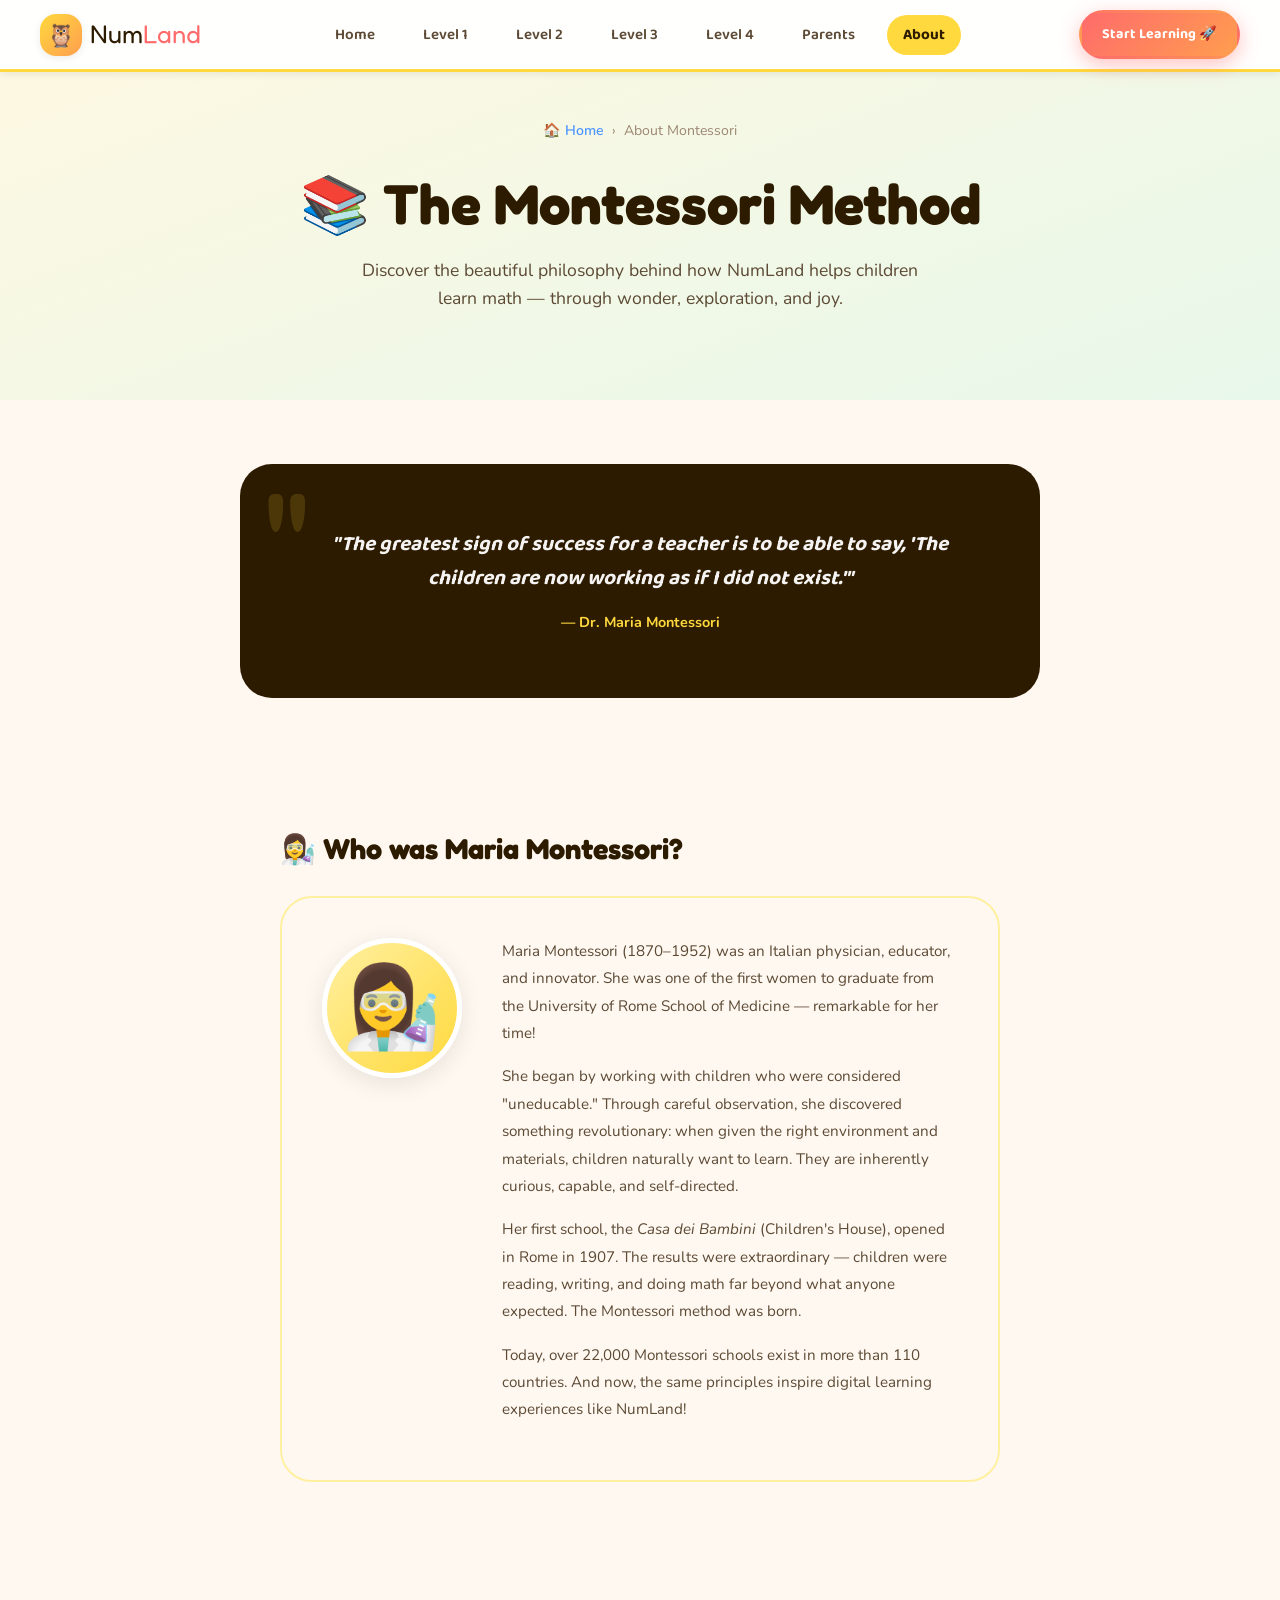
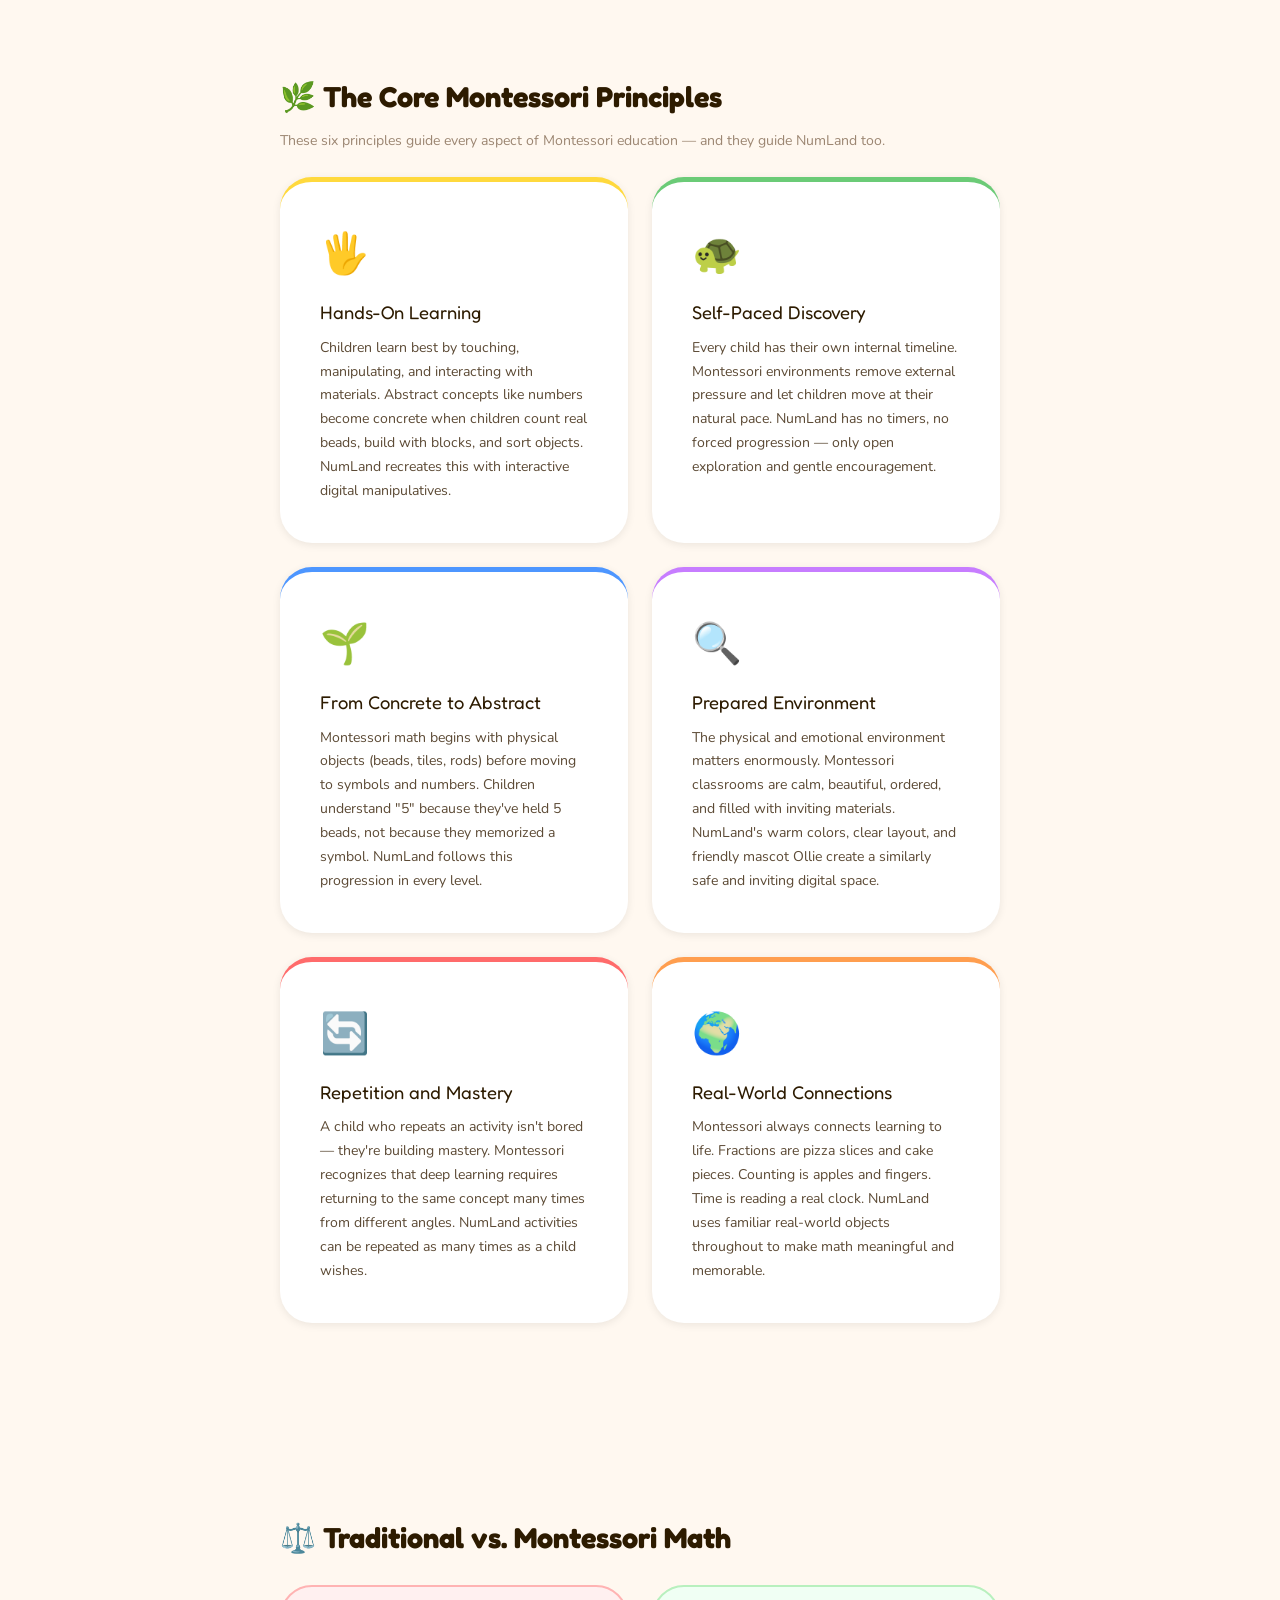
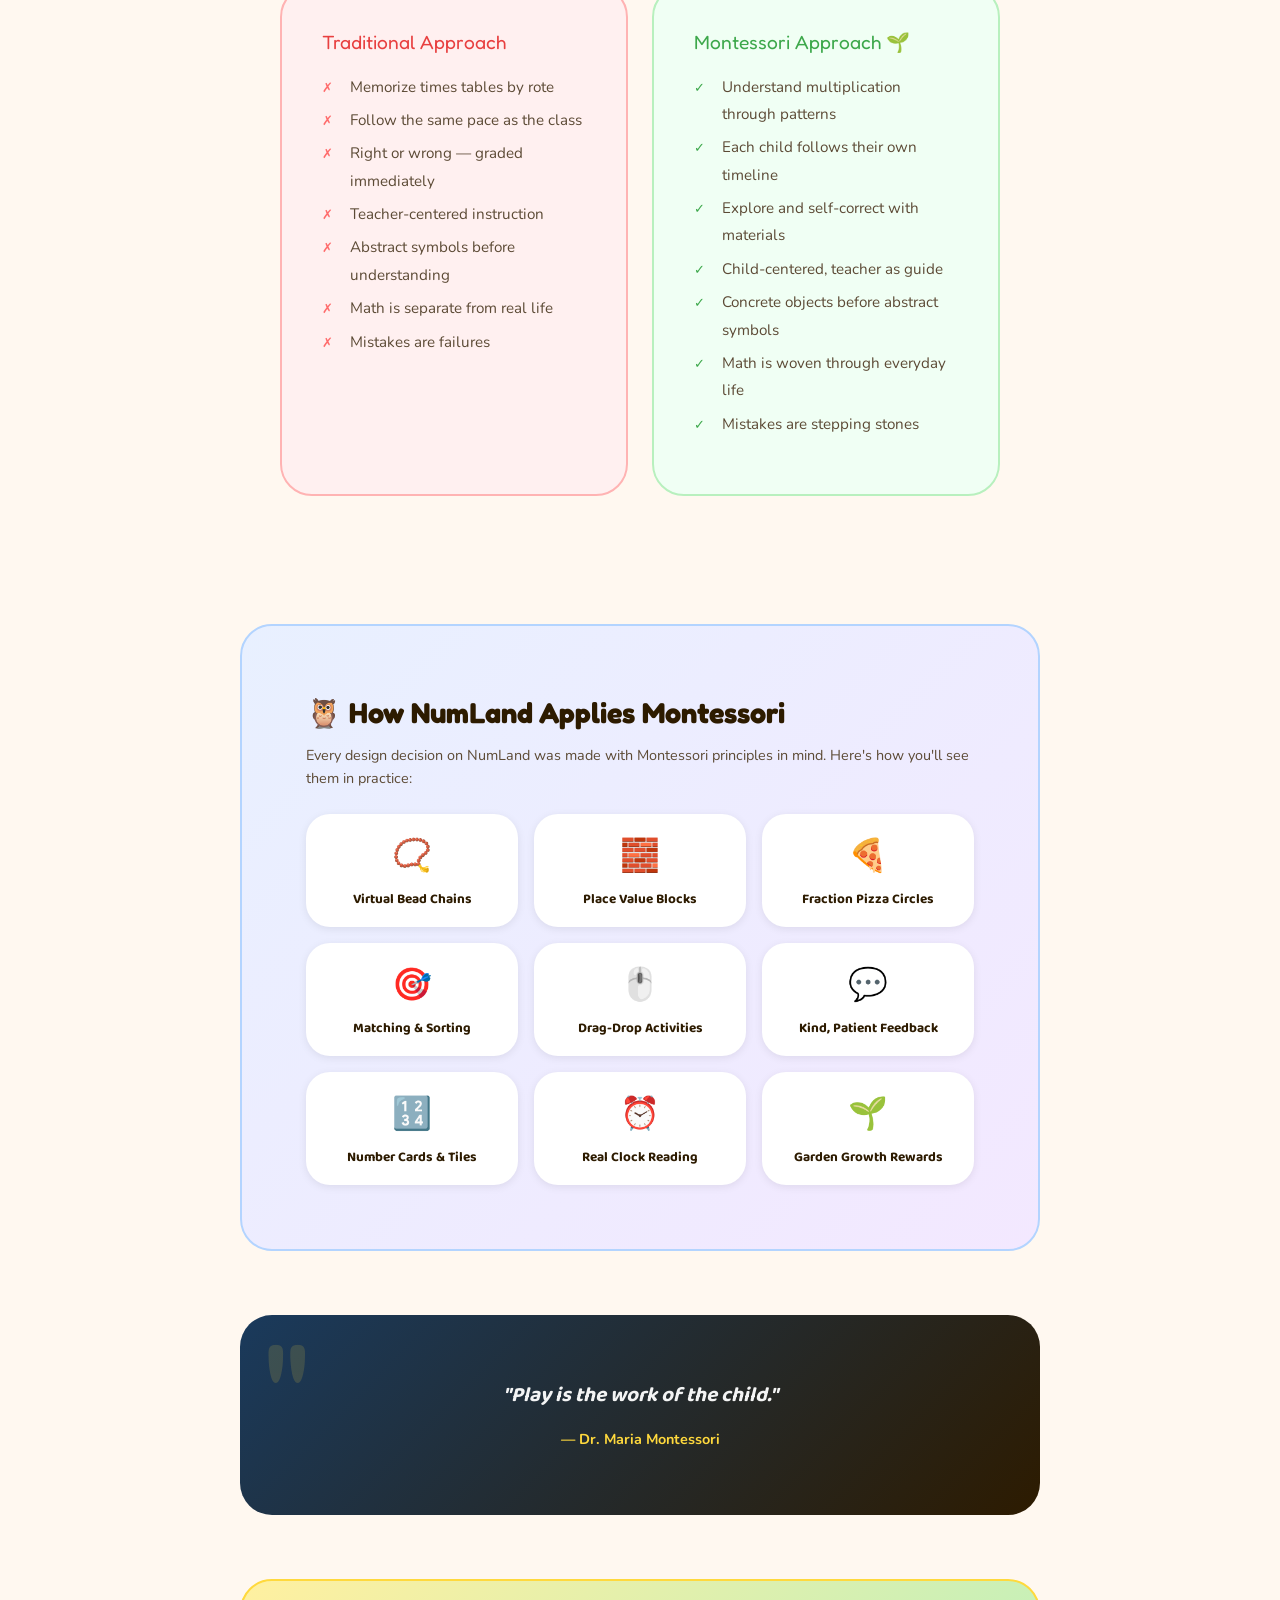
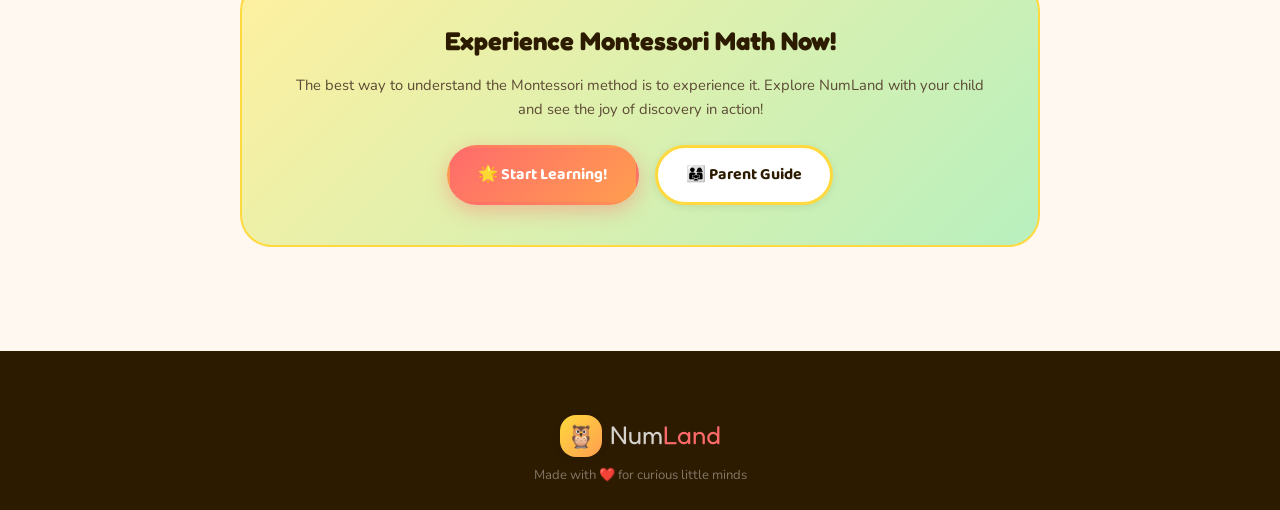
==== about.html @ 4f4d90d9 "Add files via upload" ====
<!DOCTYPE html>
<html lang="en">
<head>
  <meta charset="UTF-8" />
  <meta name="viewport" content="width=device-width, initial-scale=1.0" />
  <title>About the Montessori Method | NumLand 📚</title>
  <link rel="preconnect" href="https://fonts.googleapis.com" />
  <link rel="preconnect" href="https://fonts.gstatic.com" crossorigin />
  <link href="https://fonts.googleapis.com/css2?family=Fredoka+One&family=Nunito:wght@400;600;700;800;900&family=Baloo+2:wght@400;600;700;800&display=swap" rel="stylesheet" />
  <link rel="stylesheet" href="css/styles.css" />
  <style>
    .about-main { max-width: 880px; margin: 0 auto; padding: var(--space-2xl) var(--space-xl); }
    .quote-card {
      background: var(--text-dark);
      color: white;
      border-radius: var(--radius-xl);
      padding: var(--space-2xl);
      text-align: center;
      margin-bottom: var(--space-2xl);
      position: relative;
      overflow: hidden;
    }
    .quote-card::before {
      content: '"';
      position: absolute; top: 0; left: 20px;
      font-family: var(--font-display); font-size: 10rem; color: var(--yellow); opacity: 0.15; line-height: 1;
    }
    .quote-text {
      font-family: var(--font-fun); font-weight: 700; font-size: 1.3rem;
      color: rgba(255,255,255,0.95); line-height: 1.6; margin-bottom: 16px;
      position: relative; z-index: 1; font-style: italic;
    }
    .quote-author {
      font-size: 0.9rem; color: var(--yellow); font-weight: 700;
      position: relative; z-index: 1;
    }
    .principle-cards {
      display: grid; grid-template-columns: repeat(2, 1fr); gap: var(--space-lg);
      margin-bottom: var(--space-2xl);
    }
    @media (max-width: 600px) { .principle-cards { grid-template-columns: 1fr; } }
    .principle-card {
      background: white; border-radius: var(--radius-xl); padding: var(--space-xl);
      box-shadow: var(--shadow-sm); border-top: 5px solid var(--yellow);
      transition: transform var(--transition-normal);
    }
    .principle-card:hover { transform: translateY(-4px); }
    .principle-card:nth-child(2) { border-top-color: var(--green); }
    .principle-card:nth-child(3) { border-top-color: var(--blue); }
    .principle-card:nth-child(4) { border-top-color: var(--purple); }
    .principle-card:nth-child(5) { border-top-color: var(--coral); }
    .principle-card:nth-child(6) { border-top-color: var(--orange); }
    .pc-icon { font-size: 2.5rem; margin-bottom: 12px; display: block; }
    .pc-title { font-family: var(--font-display); font-size: 1.15rem; color: var(--text-dark); margin-bottom: 8px; }
    .pc-text { font-size: 0.88rem; color: var(--text-body); line-height: 1.7; }
    .maria-section {
      display: grid; grid-template-columns: auto 1fr; gap: var(--space-xl);
      align-items: start; margin-bottom: var(--space-2xl);
      background: var(--bg-cream); border-radius: var(--radius-xl); padding: var(--space-xl);
      border: 2px solid var(--yellow-light);
    }
    @media (max-width: 600px) { .maria-section { grid-template-columns: 1fr; } }
    .maria-portrait {
      width: 140px; height: 140px; border-radius: 50%;
      background: linear-gradient(135deg, var(--yellow-light), var(--yellow));
      display: flex; align-items: center; justify-content: center;
      font-size: 5rem; box-shadow: var(--shadow-card);
      border: 5px solid white; flex-shrink: 0;
    }
    .numland-approach {
      background: linear-gradient(135deg, #E8F0FF, #F3E8FF);
      border-radius: var(--radius-xl); padding: var(--space-2xl);
      margin-bottom: var(--space-2xl); border: 2px solid var(--blue-light);
    }
    .approach-grid {
      display: grid; grid-template-columns: repeat(3, 1fr); gap: var(--space-md); margin-top: var(--space-lg);
    }
    @media (max-width: 700px) { .approach-grid { grid-template-columns: 1fr 1fr; } }
    @media (max-width: 400px) { .approach-grid { grid-template-columns: 1fr; } }
    .approach-item {
      background: white; border-radius: var(--radius-lg); padding: var(--space-md);
      text-align: center; box-shadow: var(--shadow-sm);
    }
    .approach-icon { font-size: 2rem; margin-bottom: 8px; display: block; }
    .approach-title { font-family: var(--font-fun); font-weight: 700; font-size: 0.85rem; color: var(--text-dark); }
    .montessori-vs {
      display: grid; grid-template-columns: 1fr 1fr; gap: var(--space-lg); margin-bottom: var(--space-2xl);
    }
    @media (max-width: 600px) { .montessori-vs { grid-template-columns: 1fr; } }
    .vs-column { border-radius: var(--radius-xl); padding: var(--space-xl); }
    .vs-traditional { background: #FFF0F0; border: 2px solid var(--coral-light); }
    .vs-montessori { background: #F0FFF4; border: 2px solid var(--green-light); }
    .vs-title { font-family: var(--font-display); font-size: 1.2rem; margin-bottom: var(--space-md); }
    .vs-traditional .vs-title { color: var(--coral-dark); }
    .vs-montessori .vs-title { color: var(--green-dark); }
    .vs-list { list-style: none; }
    .vs-list li { font-size: 0.85rem; color: var(--text-body); line-height: 1.8; padding-left: 22px; position: relative; }
    .vs-traditional .vs-list li::before { content: '✗'; position: absolute; left: 0; color: var(--coral); }
    .vs-montessori .vs-list li::before { content: '✓'; position: absolute; left: 0; color: var(--green-dark); }
  </style>
</head>
<body>

<nav class="nav">
  <a href="index.html" class="nav-logo"><div class="nav-logo-icon">🦉</div><span class="nav-logo-text">Num<span>Land</span></span></a>
  <ul class="nav-links">
    <li><a href="index.html" class="nav-link">Home</a></li>
    <li><a href="level1.html" class="nav-link">Level 1</a></li>
    <li><a href="level2.html" class="nav-link">Level 2</a></li>
    <li><a href="level3.html" class="nav-link">Level 3</a></li>
    <li><a href="level4.html" class="nav-link">Level 4</a></li>
    <li><a href="parents.html" class="nav-link">Parents</a></li>
    <li><a href="about.html" class="nav-link active">About</a></li>
  </ul>
  <a href="level1.html" class="btn btn-primary btn-sm nav-btn">Start Learning 🚀</a>
  <button class="nav-hamburger" aria-label="Toggle menu"><span></span><span></span><span></span></button>
</nav>
<nav class="nav-mobile">
  <a href="index.html" class="nav-link">🏠 Home</a>
  <a href="parents.html" class="nav-link">👨‍👩‍👧 Parent Guide</a>
  <a href="about.html" class="nav-link active">📚 About Montessori</a>
</nav>

<header class="page-header" style="background:linear-gradient(160deg,#FFF8E1,#E8F8EA);">
  <div class="breadcrumb"><a href="index.html">🏠 Home</a> <span>›</span> About Montessori</div>
  <h1 class="page-header-title">📚 The Montessori Method</h1>
  <p class="page-header-sub">Discover the beautiful philosophy behind how NumLand helps children learn math — through wonder, exploration, and joy.</p>
</header>

<main class="about-main">

  <!-- Maria Montessori quote -->
  <div class="quote-card reveal">
    <div class="quote-text">"The greatest sign of success for a teacher is to be able to say, 'The children are now working as if I did not exist.'"</div>
    <div class="quote-author">— Dr. Maria Montessori</div>
  </div>

  <!-- Who was Maria Montessori -->
  <div class="guide-section">
    <h2 style="font-family:var(--font-display);font-size:1.8rem;color:var(--text-dark);margin-bottom:var(--space-lg);">👩‍🔬 Who was Maria Montessori?</h2>

    <div class="maria-section reveal">
      <div class="maria-portrait" aria-hidden="true">👩‍🔬</div>
      <div>
        <p>Maria Montessori (1870–1952) was an Italian physician, educator, and innovator. She was one of the first women to graduate from the University of Rome School of Medicine — remarkable for her time!</p>
        <p>She began by working with children who were considered "uneducable." Through careful observation, she discovered something revolutionary: when given the right environment and materials, children naturally want to learn. They are inherently curious, capable, and self-directed.</p>
        <p>Her first school, the <em>Casa dei Bambini</em> (Children's House), opened in Rome in 1907. The results were extraordinary — children were reading, writing, and doing math far beyond what anyone expected. The Montessori method was born.</p>
        <p>Today, over 22,000 Montessori schools exist in more than 110 countries. And now, the same principles inspire digital learning experiences like NumLand!</p>
      </div>
    </div>
  </div>

  <!-- Core Principles -->
  <div class="guide-section">
    <h2 style="font-family:var(--font-display);font-size:1.8rem;color:var(--text-dark);margin-bottom:var(--space-sm);">🌿 The Core Montessori Principles</h2>
    <p style="font-size:0.88rem;color:var(--text-light);margin-bottom:var(--space-lg);">These six principles guide every aspect of Montessori education — and they guide NumLand too.</p>

    <div class="principle-cards">
      <div class="principle-card reveal">
        <span class="pc-icon">🖐️</span>
        <div class="pc-title">Hands-On Learning</div>
        <div class="pc-text">Children learn best by touching, manipulating, and interacting with materials. Abstract concepts like numbers become concrete when children count real beads, build with blocks, and sort objects. NumLand recreates this with interactive digital manipulatives.</div>
      </div>
      <div class="principle-card reveal">
        <span class="pc-icon">🐢</span>
        <div class="pc-title">Self-Paced Discovery</div>
        <div class="pc-text">Every child has their own internal timeline. Montessori environments remove external pressure and let children move at their natural pace. NumLand has no timers, no forced progression — only open exploration and gentle encouragement.</div>
      </div>
      <div class="principle-card reveal">
        <span class="pc-icon">🌱</span>
        <div class="pc-title">From Concrete to Abstract</div>
        <div class="pc-text">Montessori math begins with physical objects (beads, tiles, rods) before moving to symbols and numbers. Children understand "5" because they've held 5 beads, not because they memorized a symbol. NumLand follows this progression in every level.</div>
      </div>
      <div class="principle-card reveal">
        <span class="pc-icon">🔍</span>
        <div class="pc-title">Prepared Environment</div>
        <div class="pc-text">The physical and emotional environment matters enormously. Montessori classrooms are calm, beautiful, ordered, and filled with inviting materials. NumLand's warm colors, clear layout, and friendly mascot Ollie create a similarly safe and inviting digital space.</div>
      </div>
      <div class="principle-card reveal">
        <span class="pc-icon">🔄</span>
        <div class="pc-title">Repetition and Mastery</div>
        <div class="pc-text">A child who repeats an activity isn't bored — they're building mastery. Montessori recognizes that deep learning requires returning to the same concept many times from different angles. NumLand activities can be repeated as many times as a child wishes.</div>
      </div>
      <div class="principle-card reveal">
        <span class="pc-icon">🌍</span>
        <div class="pc-title">Real-World Connections</div>
        <div class="pc-text">Montessori always connects learning to life. Fractions are pizza slices and cake pieces. Counting is apples and fingers. Time is reading a real clock. NumLand uses familiar real-world objects throughout to make math meaningful and memorable.</div>
      </div>
    </div>
  </div>

  <!-- Traditional vs Montessori -->
  <div class="guide-section">
    <h2 style="font-family:var(--font-display);font-size:1.8rem;color:var(--text-dark);margin-bottom:var(--space-lg);">⚖️ Traditional vs. Montessori Math</h2>

    <div class="montessori-vs">
      <div class="vs-column vs-traditional reveal">
        <div class="vs-title">Traditional Approach</div>
        <ul class="vs-list">
          <li>Memorize times tables by rote</li>
          <li>Follow the same pace as the class</li>
          <li>Right or wrong — graded immediately</li>
          <li>Teacher-centered instruction</li>
          <li>Abstract symbols before understanding</li>
          <li>Math is separate from real life</li>
          <li>Mistakes are failures</li>
        </ul>
      </div>
      <div class="vs-column vs-montessori reveal">
        <div class="vs-title">Montessori Approach 🌱</div>
        <ul class="vs-list">
          <li>Understand multiplication through patterns</li>
          <li>Each child follows their own timeline</li>
          <li>Explore and self-correct with materials</li>
          <li>Child-centered, teacher as guide</li>
          <li>Concrete objects before abstract symbols</li>
          <li>Math is woven through everyday life</li>
          <li>Mistakes are stepping stones</li>
        </ul>
      </div>
    </div>
  </div>

  <!-- How NumLand applies it -->
  <div class="numland-approach reveal">
    <h2 style="font-family:var(--font-display);font-size:1.8rem;color:var(--text-dark);margin-bottom:var(--space-sm);">🦉 How NumLand Applies Montessori</h2>
    <p style="font-size:0.9rem;color:var(--text-body);margin-bottom:var(--space-md);">Every design decision on NumLand was made with Montessori principles in mind. Here's how you'll see them in practice:</p>

    <div class="approach-grid">
      <div class="approach-item">
        <span class="approach-icon">📿</span>
        <div class="approach-title">Virtual Bead Chains</div>
      </div>
      <div class="approach-item">
        <span class="approach-icon">🧱</span>
        <div class="approach-title">Place Value Blocks</div>
      </div>
      <div class="approach-item">
        <span class="approach-icon">🍕</span>
        <div class="approach-title">Fraction Pizza Circles</div>
      </div>
      <div class="approach-item">
        <span class="approach-icon">🎯</span>
        <div class="approach-title">Matching & Sorting</div>
      </div>
      <div class="approach-item">
        <span class="approach-icon">🖱️</span>
        <div class="approach-title">Drag-Drop Activities</div>
      </div>
      <div class="approach-item">
        <span class="approach-icon">💬</span>
        <div class="approach-title">Kind, Patient Feedback</div>
      </div>
      <div class="approach-item">
        <span class="approach-icon">🔢</span>
        <div class="approach-title">Number Cards & Tiles</div>
      </div>
      <div class="approach-item">
        <span class="approach-icon">⏰</span>
        <div class="approach-title">Real Clock Reading</div>
      </div>
      <div class="approach-item">
        <span class="approach-icon">🌱</span>
        <div class="approach-title">Garden Growth Rewards</div>
      </div>
    </div>
  </div>

  <!-- Second quote -->
  <div class="quote-card reveal" style="background:linear-gradient(135deg,#1A3A5C,#2D1B00);">
    <div class="quote-text">"Play is the work of the child."</div>
    <div class="quote-author">— Dr. Maria Montessori</div>
  </div>

  <!-- CTA -->
  <div style="text-align:center;padding:var(--space-xl);background:linear-gradient(135deg,var(--yellow-light),var(--green-light));border-radius:var(--radius-xl);border:2px solid var(--yellow);margin-bottom:var(--space-xl);">
    <h2 style="font-family:var(--font-display);font-size:1.6rem;color:var(--text-dark);margin-bottom:12px;">Experience Montessori Math Now!</h2>
    <p style="font-size:0.92rem;color:var(--text-body);margin-bottom:var(--space-lg);">The best way to understand the Montessori method is to experience it. Explore NumLand with your child and see the joy of discovery in action!</p>
    <div style="display:flex;gap:var(--space-md);justify-content:center;flex-wrap:wrap;">
      <a href="level1.html" class="btn btn-primary">🌟 Start Learning!</a>
      <a href="parents.html" class="btn btn-secondary">👨‍👩‍👧 Parent Guide</a>
    </div>
  </div>
</main>

<footer class="footer">
  <div class="footer-inner">
    <div class="footer-bottom" style="flex-direction:column;gap:8px;text-align:center;">
      <a href="index.html" class="nav-logo" style="justify-content:center;">
        <div class="nav-logo-icon">🦉</div>
        <span class="nav-logo-text" style="color:rgba(255,255,255,0.8);">Num<span>Land</span></span>
      </a>
      <span>Made with <span style="color:var(--coral);">❤️</span> for curious little minds</span>
    </div>
  </div>
</footer>

<script src="js/app.js"></script>
</body>
</html>
---- css/styles.css ----
/* ============================================================
   NUMLAND - Montessori Math for Kids
   Main Stylesheet
   ============================================================ */

/* === GOOGLE FONTS IMPORT === */
@import url('https://fonts.googleapis.com/css2?family=Fredoka+One&family=Nunito:wght@400;500;600;700;800;900&family=Baloo+2:wght@400;600;700;800&display=swap');

/* === CSS CUSTOM PROPERTIES === */
:root {
  /* Brand Colors */
  --yellow:       #FFD93D;
  --yellow-light: #FFF0A0;
  --yellow-dark:  #F5B900;
  --coral:        #FF6B6B;
  --coral-light:  #FFB3B3;
  --coral-dark:   #E84040;
  --green:        #6BCB77;
  --green-light:  #B8F0BE;
  --green-dark:   #3DA84B;
  --blue:         #4D96FF;
  --blue-light:   #B3D4FF;
  --blue-dark:    #1A6FD4;
  --purple:       #C77DFF;
  --purple-light: #E8C4FF;
  --purple-dark:  #9B3FE8;
  --orange:       #FF9E4F;
  --orange-light: #FFD4A8;
  --orange-dark:  #D96E1A;
  --pink:         #FF8FAB;
  --pink-light:   #FFCCD8;
  --mint:         #A8E6CF;
  --mint-dark:    #4CC98A;

  /* Backgrounds */
  --bg-cream:     #FFF8F0;
  --bg-warm:      #FFFBF5;
  --bg-white:     #FFFFFF;
  --bg-card:      #FFFFFF;

  /* Text */
  --text-dark:    #2D1B00;
  --text-body:    #5C4A35;
  --text-light:   #9C8672;
  --text-white:   #FFFFFF;

  /* Level Colors */
  --level1-primary:   #FFD93D;
  --level1-secondary: #FF9E4F;
  --level1-bg:        #FFF8E1;
  --level1-accent:    #FF6B6B;

  --level2-primary:   #6BCB77;
  --level2-secondary: #4CC98A;
  --level2-bg:        #E8F8EA;
  --level2-accent:    #4D96FF;

  --level3-primary:   #4D96FF;
  --level3-secondary: #6B8EFF;
  --level3-bg:        #E8F0FF;
  --level3-accent:    #C77DFF;

  --level4-primary:   #C77DFF;
  --level4-secondary: #9B5FFF;
  --level4-bg:        #F3E8FF;
  --level4-accent:    #FF6B6B;

  /* Shadows */
  --shadow-sm:    0 2px 8px rgba(0,0,0,0.08);
  --shadow-md:    0 4px 20px rgba(0,0,0,0.10);
  --shadow-lg:    0 8px 40px rgba(0,0,0,0.12);
  --shadow-card:  0 6px 24px rgba(0,0,0,0.09);
  --shadow-btn:   0 4px 14px rgba(0,0,0,0.18);
  --shadow-float: 0 12px 40px rgba(0,0,0,0.15);
  --shadow-inner: inset 0 2px 6px rgba(0,0,0,0.08);

  /* Border Radius */
  --radius-sm:    8px;
  --radius-md:    16px;
  --radius-lg:    24px;
  --radius-xl:    32px;
  --radius-full:  9999px;

  /* Typography */
  --font-display: 'Fredoka One', cursive;
  --font-fun:     'Baloo 2', cursive;
  --font-body:    'Nunito', sans-serif;

  /* Spacing */
  --space-xs:  4px;
  --space-sm:  8px;
  --space-md:  16px;
  --space-lg:  24px;
  --space-xl:  40px;
  --space-2xl: 64px;
  --space-3xl: 96px;

  /* Transitions */
  --transition-fast:   0.15s ease;
  --transition-normal: 0.25s ease;
  --transition-slow:   0.4s ease;
  --transition-bounce: 0.3s cubic-bezier(0.34, 1.56, 0.64, 1);

  /* Z-index */
  --z-nav:     100;
  --z-modal:   200;
  --z-confetti:300;
  --z-tooltip: 150;
}

/* === RESET & BASE === */
*, *::before, *::after {
  box-sizing: border-box;
  margin: 0;
  padding: 0;
}

html {
  scroll-behavior: smooth;
  font-size: 16px;
}

body {
  font-family: var(--font-body);
  background-color: var(--bg-cream);
  color: var(--text-body);
  line-height: 1.6;
  overflow-x: hidden;
  -webkit-font-smoothing: antialiased;
  -moz-osx-font-smoothing: grayscale;
}

a {
  color: inherit;
  text-decoration: none;
}

ul, ol {
  list-style: none;
}

img, svg {
  max-width: 100%;
  display: block;
}

button {
  cursor: pointer;
  border: none;
  font-family: var(--font-body);
}

/* === SCROLLBAR STYLING === */
::-webkit-scrollbar { width: 8px; }
::-webkit-scrollbar-track { background: var(--bg-cream); }
::-webkit-scrollbar-thumb { background: var(--yellow); border-radius: var(--radius-full); }
::-webkit-scrollbar-thumb:hover { background: var(--yellow-dark); }

/* ============================================================
   NAVIGATION
   ============================================================ */
.nav {
  position: fixed;
  top: 0;
  left: 0;
  right: 0;
  z-index: var(--z-nav);
  background: rgba(255, 255, 255, 0.95);
  backdrop-filter: blur(12px);
  -webkit-backdrop-filter: blur(12px);
  border-bottom: 3px solid var(--yellow);
  padding: 0 var(--space-xl);
  height: 72px;
  display: flex;
  align-items: center;
  justify-content: space-between;
  box-shadow: var(--shadow-sm);
  transition: box-shadow var(--transition-normal);
}

.nav.scrolled {
  box-shadow: var(--shadow-md);
}

.nav-logo {
  display: flex;
  align-items: center;
  gap: var(--space-sm);
  font-family: var(--font-display);
  font-size: 1.6rem;
  color: var(--text-dark);
  text-decoration: none;
  transition: transform var(--transition-bounce);
}

.nav-logo:hover {
  transform: scale(1.05);
}

.nav-logo-icon {
  width: 42px;
  height: 42px;
  background: linear-gradient(135deg, var(--yellow), var(--orange));
  border-radius: var(--radius-md);
  display: flex;
  align-items: center;
  justify-content: center;
  font-size: 1.4rem;
  box-shadow: var(--shadow-sm);
  animation: pulse-glow 3s ease-in-out infinite;
}

.nav-logo-text span {
  color: var(--coral);
}

.nav-links {
  display: flex;
  align-items: center;
  gap: var(--space-md);
}

.nav-link {
  font-family: var(--font-fun);
  font-weight: 600;
  font-size: 0.95rem;
  color: var(--text-body);
  padding: 8px 16px;
  border-radius: var(--radius-full);
  transition: all var(--transition-normal);
  white-space: nowrap;
}

.nav-link:hover {
  background: var(--yellow-light);
  color: var(--text-dark);
  transform: translateY(-2px);
}

.nav-link.active {
  background: var(--yellow);
  color: var(--text-dark);
  font-weight: 700;
}

.nav-btn {
  background: linear-gradient(135deg, var(--coral), var(--orange));
  color: white;
  font-family: var(--font-fun);
  font-weight: 700;
  font-size: 0.95rem;
  padding: 10px 22px;
  border-radius: var(--radius-full);
  border: none;
  box-shadow: var(--shadow-btn);
  transition: all var(--transition-bounce);
  animation: pulse-btn 3s ease-in-out infinite;
}

.nav-btn:hover {
  transform: translateY(-3px) scale(1.05);
  box-shadow: 0 8px 24px rgba(255, 107, 107, 0.4);
}

.nav-hamburger {
  display: none;
  flex-direction: column;
  gap: 5px;
  cursor: pointer;
  padding: 8px;
  border-radius: var(--radius-sm);
  background: none;
  border: none;
  transition: background var(--transition-fast);
}

.nav-hamburger:hover { background: var(--yellow-light); }

.nav-hamburger span {
  display: block;
  width: 24px;
  height: 3px;
  background: var(--text-dark);
  border-radius: 3px;
  transition: all var(--transition-normal);
}

.nav-hamburger.open span:nth-child(1) { transform: translateY(8px) rotate(45deg); }
.nav-hamburger.open span:nth-child(2) { opacity: 0; }
.nav-hamburger.open span:nth-child(3) { transform: translateY(-8px) rotate(-45deg); }

/* Mobile nav menu */
.nav-mobile {
  display: none;
  position: fixed;
  top: 72px;
  left: 0;
  right: 0;
  background: white;
  border-bottom: 3px solid var(--yellow);
  padding: var(--space-lg);
  flex-direction: column;
  gap: var(--space-sm);
  box-shadow: var(--shadow-lg);
  z-index: calc(var(--z-nav) - 1);
  animation: slideDown 0.3s ease;
}

.nav-mobile.open { display: flex; }

.nav-mobile .nav-link {
  padding: 12px 16px;
  font-size: 1.05rem;
  text-align: center;
}

/* ============================================================
   HERO SECTION
   ============================================================ */
.hero {
  min-height: 100vh;
  padding-top: 72px;
  background: linear-gradient(160deg, #FFF8E1 0%, #FFF0F5 40%, #EFF8FF 80%, #F3E8FF 100%);
  position: relative;
  overflow: hidden;
  display: flex;
  align-items: center;
}

.hero-bg-shapes {
  position: absolute;
  inset: 0;
  pointer-events: none;
  overflow: hidden;
}

.hero-shape {
  position: absolute;
  border-radius: 50%;
  opacity: 0.12;
}

.hero-shape-1 {
  width: 600px; height: 600px;
  background: radial-gradient(circle, var(--yellow), transparent);
  top: -200px; right: -100px;
  animation: float 8s ease-in-out infinite;
}

.hero-shape-2 {
  width: 400px; height: 400px;
  background: radial-gradient(circle, var(--blue), transparent);
  bottom: -100px; left: -100px;
  animation: float 10s ease-in-out infinite reverse;
}

.hero-shape-3 {
  width: 300px; height: 300px;
  background: radial-gradient(circle, var(--green), transparent);
  top: 40%; left: 40%;
  animation: float 12s ease-in-out infinite 2s;
}

.floating-numbers {
  position: absolute;
  inset: 0;
  pointer-events: none;
}

.float-num {
  position: absolute;
  font-family: var(--font-display);
  font-size: 2.5rem;
  opacity: 0.08;
  animation: floatNum 6s ease-in-out infinite;
  user-select: none;
}

.float-num:nth-child(1)  { top: 10%; left: 5%;  animation-delay: 0s;   color: var(--coral); }
.float-num:nth-child(2)  { top: 20%; left: 90%; animation-delay: 0.8s; color: var(--blue); }
.float-num:nth-child(3)  { top: 60%; left: 8%;  animation-delay: 1.6s; color: var(--green); }
.float-num:nth-child(4)  { top: 80%; left: 85%; animation-delay: 0.4s; color: var(--purple); }
.float-num:nth-child(5)  { top: 45%; left: 95%; animation-delay: 2s;   color: var(--orange); }
.float-num:nth-child(6)  { top: 5%;  left: 50%; animation-delay: 1.2s; color: var(--yellow-dark); }
.float-num:nth-child(7)  { top: 75%; left: 35%; animation-delay: 0.6s; color: var(--coral); }
.float-num:nth-child(8)  { top: 35%; left: 2%;  animation-delay: 1.8s; color: var(--purple); }
.float-num:nth-child(9)  { top: 90%; left: 15%; animation-delay: 2.4s; color: var(--green); }
.float-num:nth-child(10) { top: 15%; left: 70%; animation-delay: 0.2s; color: var(--blue); }

.hero-content {
  position: relative;
  z-index: 2;
  width: 100%;
  max-width: 1200px;
  margin: 0 auto;
  padding: var(--space-2xl) var(--space-xl);
  display: grid;
  grid-template-columns: 1fr 1fr;
  align-items: center;
  gap: var(--space-2xl);
}

.hero-text {
  animation: fadeSlideIn 0.8s ease both;
}

.hero-badge {
  display: inline-flex;
  align-items: center;
  gap: 8px;
  background: white;
  border: 2px solid var(--green);
  color: var(--green-dark);
  font-family: var(--font-fun);
  font-weight: 700;
  font-size: 0.85rem;
  padding: 8px 16px;
  border-radius: var(--radius-full);
  margin-bottom: var(--space-lg);
  box-shadow: var(--shadow-sm);
  animation: fadeSlideIn 0.8s ease 0.1s both;
}

.hero-badge-dot {
  width: 8px;
  height: 8px;
  background: var(--green);
  border-radius: 50%;
  animation: pulse 2s ease-in-out infinite;
}

.hero-title {
  font-family: var(--font-display);
  font-size: clamp(2.5rem, 5vw, 4rem);
  line-height: 1.1;
  color: var(--text-dark);
  margin-bottom: var(--space-lg);
  animation: fadeSlideIn 0.8s ease 0.2s both;
}

.hero-title .highlight {
  position: relative;
  display: inline-block;
  color: var(--coral);
}

.hero-title .highlight::after {
  content: '';
  position: absolute;
  bottom: 0;
  left: 0;
  right: 0;
  height: 6px;
  background: var(--yellow);
  border-radius: var(--radius-full);
  transform: scaleX(0);
  animation: scaleInX 0.6s ease 0.8s both;
}

.hero-title .fun {
  color: var(--blue);
}

.hero-subtitle {
  font-size: 1.15rem;
  color: var(--text-body);
  line-height: 1.7;
  margin-bottom: var(--space-xl);
  max-width: 500px;
  animation: fadeSlideIn 0.8s ease 0.3s both;
}

.hero-actions {
  display: flex;
  gap: var(--space-md);
  flex-wrap: wrap;
  animation: fadeSlideIn 0.8s ease 0.4s both;
}

.hero-stats {
  display: flex;
  gap: var(--space-xl);
  margin-top: var(--space-xl);
  animation: fadeSlideIn 0.8s ease 0.5s both;
}

.hero-stat {
  text-align: center;
}

.hero-stat-num {
  font-family: var(--font-display);
  font-size: 1.8rem;
  color: var(--text-dark);
  display: block;
}

.hero-stat-label {
  font-size: 0.8rem;
  color: var(--text-light);
  font-weight: 600;
  text-transform: uppercase;
  letter-spacing: 0.05em;
}

.hero-visual {
  display: flex;
  justify-content: center;
  align-items: center;
  position: relative;
  animation: fadeSlideIn 0.8s ease 0.3s both;
}

.hero-mascot-container {
  position: relative;
  display: flex;
  justify-content: center;
  align-items: center;
}

.mascot-wrap {
  position: relative;
  animation: floatMascot 4s ease-in-out infinite;
}

.mascot-shadow {
  position: absolute;
  bottom: -20px;
  left: 50%;
  transform: translateX(-50%);
  width: 160px;
  height: 20px;
  background: rgba(0,0,0,0.1);
  border-radius: 50%;
  animation: shadowPulse 4s ease-in-out infinite;
  filter: blur(6px);
}

.hero-bubbles {
  position: absolute;
  inset: 0;
  pointer-events: none;
}

.hero-bubble {
  position: absolute;
  background: white;
  border-radius: var(--radius-lg);
  padding: 10px 16px;
  box-shadow: var(--shadow-card);
  font-family: var(--font-fun);
  font-weight: 700;
  font-size: 0.9rem;
  color: var(--text-dark);
  display: flex;
  align-items: center;
  gap: 8px;
  white-space: nowrap;
  animation: floatBubble 3s ease-in-out infinite;
  border: 2px solid transparent;
}

.hero-bubble:nth-child(1) { top: 5%; left: -10%; animation-delay: 0s;   border-color: var(--yellow); }
.hero-bubble:nth-child(2) { top: 20%; right: -15%; animation-delay: 0.8s; border-color: var(--green); }
.hero-bubble:nth-child(3) { bottom: 15%; left: -8%; animation-delay: 1.6s; border-color: var(--blue); }
.hero-bubble:nth-child(4) { bottom: 5%; right: -10%; animation-delay: 0.4s; border-color: var(--pink); }

/* ============================================================
   BUTTONS
   ============================================================ */
.btn {
  display: inline-flex;
  align-items: center;
  gap: 8px;
  font-family: var(--font-fun);
  font-weight: 700;
  font-size: 1rem;
  padding: 14px 28px;
  border-radius: var(--radius-full);
  border: 3px solid transparent;
  cursor: pointer;
  transition: all var(--transition-bounce);
  text-decoration: none;
  white-space: nowrap;
  position: relative;
  overflow: hidden;
}

.btn::after {
  content: '';
  position: absolute;
  inset: 0;
  background: rgba(255,255,255,0);
  transition: background var(--transition-fast);
}

.btn:hover::after {
  background: rgba(255,255,255,0.15);
}

.btn-primary {
  background: linear-gradient(135deg, var(--coral) 0%, var(--orange) 100%);
  color: white;
  box-shadow: 0 6px 20px rgba(255, 107, 107, 0.4);
  border-color: transparent;
}

.btn-primary:hover {
  transform: translateY(-4px) scale(1.03);
  box-shadow: 0 12px 32px rgba(255, 107, 107, 0.5);
}

.btn-secondary {
  background: white;
  color: var(--text-dark);
  border-color: var(--yellow);
  box-shadow: var(--shadow-sm);
}

.btn-secondary:hover {
  background: var(--yellow-light);
  transform: translateY(-3px);
  box-shadow: var(--shadow-md);
}

.btn-green {
  background: linear-gradient(135deg, var(--green), var(--mint-dark));
  color: white;
  box-shadow: 0 6px 20px rgba(107, 203, 119, 0.4);
}

.btn-green:hover {
  transform: translateY(-4px) scale(1.03);
  box-shadow: 0 12px 32px rgba(107, 203, 119, 0.5);
}

.btn-blue {
  background: linear-gradient(135deg, var(--blue), var(--blue-dark));
  color: white;
  box-shadow: 0 6px 20px rgba(77, 150, 255, 0.4);
}

.btn-blue:hover {
  transform: translateY(-4px) scale(1.03);
  box-shadow: 0 12px 32px rgba(77, 150, 255, 0.5);
}

.btn-purple {
  background: linear-gradient(135deg, var(--purple), var(--purple-dark));
  color: white;
  box-shadow: 0 6px 20px rgba(199, 125, 255, 0.4);
}

.btn-purple:hover {
  transform: translateY(-4px) scale(1.03);
  box-shadow: 0 12px 32px rgba(199, 125, 255, 0.5);
}

.btn-lg {
  font-size: 1.15rem;
  padding: 18px 36px;
}

.btn-sm {
  font-size: 0.88rem;
  padding: 10px 20px;
}

.btn-xl {
  font-size: 1.3rem;
  padding: 20px 44px;
}

.btn-icon {
  font-size: 1.2em;
}

/* ============================================================
   SECTION LAYOUT
   ============================================================ */
.section {
  padding: var(--space-3xl) var(--space-xl);
}

.section-inner {
  max-width: 1200px;
  margin: 0 auto;
}

.section-header {
  text-align: center;
  margin-bottom: var(--space-2xl);
}

.section-tag {
  display: inline-flex;
  align-items: center;
  gap: 8px;
  font-family: var(--font-fun);
  font-weight: 700;
  font-size: 0.85rem;
  padding: 6px 16px;
  border-radius: var(--radius-full);
  margin-bottom: var(--space-md);
  text-transform: uppercase;
  letter-spacing: 0.08em;
}

.section-tag.yellow { background: var(--yellow-light); color: var(--yellow-dark); }
.section-tag.green  { background: var(--green-light); color: var(--green-dark); }
.section-tag.blue   { background: var(--blue-light); color: var(--blue-dark); }
.section-tag.purple { background: var(--purple-light); color: var(--purple-dark); }
.section-tag.coral  { background: var(--coral-light); color: var(--coral-dark); }

.section-title {
  font-family: var(--font-display);
  font-size: clamp(2rem, 4vw, 3rem);
  color: var(--text-dark);
  line-height: 1.2;
  margin-bottom: var(--space-md);
}

.section-subtitle {
  font-size: 1.05rem;
  color: var(--text-light);
  max-width: 560px;
  margin: 0 auto;
  line-height: 1.7;
}

/* ============================================================
   LEVEL CARDS
   ============================================================ */
.levels-section {
  background: var(--bg-warm);
  padding: var(--space-3xl) var(--space-xl);
  position: relative;
  overflow: hidden;
}

.levels-section::before {
  content: '';
  position: absolute;
  top: 0; left: 0; right: 0;
  height: 4px;
  background: linear-gradient(90deg, var(--yellow), var(--green), var(--blue), var(--purple));
}

.levels-grid {
  display: grid;
  grid-template-columns: repeat(4, 1fr);
  gap: var(--space-lg);
  max-width: 1200px;
  margin: 0 auto;
}

.level-card {
  background: var(--bg-card);
  border-radius: var(--radius-xl);
  padding: var(--space-xl);
  box-shadow: var(--shadow-card);
  border: 3px solid transparent;
  transition: all var(--transition-bounce);
  cursor: pointer;
  position: relative;
  overflow: hidden;
  display: flex;
  flex-direction: column;
  text-decoration: none;
  color: inherit;
}

.level-card::before {
  content: '';
  position: absolute;
  top: 0; left: 0; right: 0;
  height: 6px;
  transition: height var(--transition-normal);
}

.level-card:hover {
  transform: translateY(-8px) scale(1.02);
  box-shadow: var(--shadow-float);
}

.level-card:hover::before {
  height: 10px;
}

.level-card.level1 { --card-color: var(--level1-primary); border-color: var(--yellow-light); }
.level-card.level1::before { background: linear-gradient(90deg, var(--level1-primary), var(--level1-secondary)); }
.level-card.level1:hover { border-color: var(--level1-primary); }

.level-card.level2 { --card-color: var(--level2-primary); border-color: var(--green-light); }
.level-card.level2::before { background: linear-gradient(90deg, var(--level2-primary), var(--level2-secondary)); }
.level-card.level2:hover { border-color: var(--level2-primary); }

.level-card.level3 { --card-color: var(--level3-primary); border-color: var(--blue-light); }
.level-card.level3::before { background: linear-gradient(90deg, var(--level3-primary), var(--level3-secondary)); }
.level-card.level3:hover { border-color: var(--level3-primary); }

.level-card.level4 { --card-color: var(--level4-primary); border-color: var(--purple-light); }
.level-card.level4::before { background: linear-gradient(90deg, var(--level4-primary), var(--level4-secondary)); }
.level-card.level4:hover { border-color: var(--level4-primary); }

.level-card-icon {
  width: 72px;
  height: 72px;
  border-radius: var(--radius-lg);
  display: flex;
  align-items: center;
  justify-content: center;
  font-size: 2.2rem;
  margin-bottom: var(--space-md);
  transition: transform var(--transition-bounce);
}

.level-card:hover .level-card-icon {
  transform: scale(1.15) rotate(-5deg);
}

.level1 .level-card-icon { background: linear-gradient(135deg, var(--yellow), var(--orange-light)); }
.level2 .level-card-icon { background: linear-gradient(135deg, var(--green), var(--mint)); }
.level3 .level-card-icon { background: linear-gradient(135deg, var(--blue), var(--blue-light)); }
.level4 .level-card-icon { background: linear-gradient(135deg, var(--purple), var(--purple-light)); }

.level-card-age {
  display: inline-flex;
  align-items: center;
  gap: 4px;
  font-family: var(--font-fun);
  font-weight: 700;
  font-size: 0.78rem;
  padding: 4px 12px;
  border-radius: var(--radius-full);
  margin-bottom: var(--space-sm);
}

.level1 .level-card-age { background: var(--yellow-light); color: var(--yellow-dark); }
.level2 .level-card-age { background: var(--green-light); color: var(--green-dark); }
.level3 .level-card-age { background: var(--blue-light); color: var(--blue-dark); }
.level4 .level-card-age { background: var(--purple-light); color: var(--purple-dark); }

.level-card-title {
  font-family: var(--font-display);
  font-size: 1.3rem;
  color: var(--text-dark);
  margin-bottom: var(--space-sm);
  line-height: 1.2;
}

.level-card-desc {
  font-size: 0.88rem;
  color: var(--text-light);
  line-height: 1.6;
  margin-bottom: var(--space-md);
  flex: 1;
}

.level-card-topics {
  display: flex;
  flex-wrap: wrap;
  gap: 6px;
  margin-bottom: var(--space-lg);
}

.level-topic {
  font-family: var(--font-fun);
  font-size: 0.72rem;
  font-weight: 600;
  padding: 3px 10px;
  border-radius: var(--radius-full);
  background: var(--bg-cream);
  color: var(--text-body);
}

.level-card-cta {
  display: flex;
  align-items: center;
  justify-content: space-between;
  padding-top: var(--space-md);
  border-top: 2px dashed rgba(0,0,0,0.06);
}

.level-card-cta-text {
  font-family: var(--font-fun);
  font-weight: 700;
  font-size: 0.9rem;
  color: var(--card-color);
}

.level-card-arrow {
  width: 36px;
  height: 36px;
  background: var(--card-color);
  border-radius: 50%;
  display: flex;
  align-items: center;
  justify-content: center;
  color: white;
  font-size: 1rem;
  transition: transform var(--transition-bounce);
}

.level-card:hover .level-card-arrow {
  transform: scale(1.2) translateX(4px);
}

/* ============================================================
   FEATURES SECTION
   ============================================================ */
.features-section {
  background: linear-gradient(160deg, var(--bg-warm) 0%, var(--bg-cream) 100%);
  padding: var(--space-3xl) var(--space-xl);
}

.features-grid {
  display: grid;
  grid-template-columns: repeat(3, 1fr);
  gap: var(--space-lg);
  max-width: 1100px;
  margin: 0 auto;
}

.feature-card {
  background: white;
  border-radius: var(--radius-xl);
  padding: var(--space-xl);
  box-shadow: var(--shadow-sm);
  border: 2px solid transparent;
  transition: all var(--transition-normal);
  text-align: center;
}

.feature-card:hover {
  transform: translateY(-6px);
  box-shadow: var(--shadow-md);
  border-color: var(--yellow);
}

.feature-icon {
  width: 80px;
  height: 80px;
  margin: 0 auto var(--space-md);
  border-radius: var(--radius-xl);
  display: flex;
  align-items: center;
  justify-content: center;
  font-size: 2.5rem;
  transition: transform var(--transition-bounce);
}

.feature-card:hover .feature-icon {
  transform: scale(1.1) rotate(10deg);
}

.feature-icon.yellow { background: linear-gradient(135deg, var(--yellow-light), var(--yellow)); }
.feature-icon.green  { background: linear-gradient(135deg, var(--green-light), var(--green)); }
.feature-icon.blue   { background: linear-gradient(135deg, var(--blue-light), var(--blue)); }
.feature-icon.purple { background: linear-gradient(135deg, var(--purple-light), var(--purple)); }
.feature-icon.coral  { background: linear-gradient(135deg, var(--coral-light), var(--coral)); }
.feature-icon.orange { background: linear-gradient(135deg, var(--orange-light), var(--orange)); }

.feature-title {
  font-family: var(--font-display);
  font-size: 1.2rem;
  color: var(--text-dark);
  margin-bottom: var(--space-sm);
}

.feature-desc {
  font-size: 0.9rem;
  color: var(--text-light);
  line-height: 1.7;
}

/* ============================================================
   ACTIVITIES PREVIEW
   ============================================================ */
.activities-preview {
  background: var(--bg-white);
  padding: var(--space-3xl) var(--space-xl);
  overflow: hidden;
}

.activities-showcase {
  display: grid;
  grid-template-columns: 1fr 1fr;
  gap: var(--space-2xl);
  align-items: center;
  max-width: 1100px;
  margin: 0 auto;
}

.activity-preview-card {
  background: linear-gradient(135deg, #FFF8E1, #FFF0CC);
  border-radius: var(--radius-xl);
  padding: var(--space-xl);
  box-shadow: var(--shadow-card);
  border: 3px solid var(--yellow);
  position: relative;
  overflow: hidden;
  min-height: 320px;
  display: flex;
  flex-direction: column;
  justify-content: center;
  align-items: center;
  text-align: center;
}

.activity-preview-card.green-theme {
  background: linear-gradient(135deg, #E8F8EA, #D0F0D4);
  border-color: var(--green);
}

.activity-demo {
  display: flex;
  justify-content: center;
  align-items: center;
  gap: var(--space-sm);
  flex-wrap: wrap;
  margin-bottom: var(--space-md);
}

.demo-item {
  width: 52px;
  height: 52px;
  border-radius: var(--radius-md);
  display: flex;
  align-items: center;
  justify-content: center;
  font-size: 1.6rem;
  background: white;
  box-shadow: var(--shadow-sm);
  transition: transform var(--transition-bounce);
  cursor: pointer;
  border: 2px solid transparent;
}

.demo-item:hover {
  transform: scale(1.2);
  border-color: var(--yellow);
}

.demo-number {
  width: 60px;
  height: 60px;
  border-radius: var(--radius-md);
  background: linear-gradient(135deg, var(--yellow), var(--orange));
  color: white;
  font-family: var(--font-display);
  font-size: 1.8rem;
  display: flex;
  align-items: center;
  justify-content: center;
  box-shadow: var(--shadow-sm);
  animation: bounce-num 2s ease-in-out infinite;
}

.activity-preview-title {
  font-family: var(--font-display);
  font-size: 1.4rem;
  color: var(--text-dark);
  margin-bottom: 8px;
}

.activity-preview-text {
  font-size: 0.9rem;
  color: var(--text-light);
  margin-bottom: var(--space-md);
}

/* ============================================================
   MONTESSORI PRINCIPLES SECTION
   ============================================================ */
.montessori-section {
  background: linear-gradient(135deg, #2D1B00 0%, #4A2E0A 100%);
  padding: var(--space-3xl) var(--space-xl);
  position: relative;
  overflow: hidden;
}

.montessori-section::before {
  content: '';
  position: absolute;
  inset: 0;
  background-image: 
    radial-gradient(circle at 20% 30%, rgba(255,217,61,0.1) 0%, transparent 50%),
    radial-gradient(circle at 80% 70%, rgba(107,203,119,0.1) 0%, transparent 50%);
}

.montessori-content {
  position: relative;
  z-index: 1;
  max-width: 1100px;
  margin: 0 auto;
  display: grid;
  grid-template-columns: 1fr 1fr;
  gap: var(--space-2xl);
  align-items: center;
}

.montessori-text .section-tag {
  background: rgba(255, 217, 61, 0.2);
  color: var(--yellow);
}

.montessori-text .section-title {
  color: white;
}

.montessori-text p {
  color: rgba(255,255,255,0.8);
  font-size: 1rem;
  line-height: 1.8;
  margin-bottom: var(--space-md);
}

.montessori-principles {
  display: grid;
  grid-template-columns: 1fr 1fr;
  gap: var(--space-md);
}

.principle-item {
  background: rgba(255,255,255,0.08);
  border: 1px solid rgba(255,255,255,0.12);
  border-radius: var(--radius-lg);
  padding: var(--space-md);
  display: flex;
  align-items: flex-start;
  gap: var(--space-sm);
  transition: background var(--transition-normal);
}

.principle-item:hover {
  background: rgba(255,255,255,0.12);
}

.principle-icon {
  font-size: 1.5rem;
  flex-shrink: 0;
  margin-top: 2px;
}

.principle-text strong {
  display: block;
  color: white;
  font-family: var(--font-fun);
  font-size: 0.9rem;
  margin-bottom: 3px;
}

.principle-text span {
  color: rgba(255,255,255,0.65);
  font-size: 0.8rem;
  line-height: 1.5;
}

/* ============================================================
   PROGRESS/REWARDS PREVIEW
   ============================================================ */
.rewards-preview {
  background: var(--bg-cream);
  padding: var(--space-3xl) var(--space-xl);
}

.rewards-display {
  display: flex;
  justify-content: center;
  gap: var(--space-lg);
  flex-wrap: wrap;
  margin-top: var(--space-xl);
}

.badge-card {
  background: white;
  border-radius: var(--radius-xl);
  padding: var(--space-xl) var(--space-lg);
  text-align: center;
  box-shadow: var(--shadow-card);
  width: 160px;
  transition: all var(--transition-bounce);
  cursor: pointer;
  border: 3px solid transparent;
}

.badge-card:hover {
  transform: translateY(-8px) rotate(3deg);
  box-shadow: var(--shadow-float);
}

.badge-card.earned { border-color: var(--yellow); }

.badge-icon {
  font-size: 3.5rem;
  display: block;
  margin-bottom: var(--space-sm);
  animation: wiggle 4s ease-in-out infinite;
}

.badge-card:nth-child(2) .badge-icon { animation-delay: 0.5s; }
.badge-card:nth-child(3) .badge-icon { animation-delay: 1s; }
.badge-card:nth-child(4) .badge-icon { animation-delay: 1.5s; }
.badge-card:nth-child(5) .badge-icon { animation-delay: 2s; }

.badge-name {
  font-family: var(--font-fun);
  font-weight: 700;
  font-size: 0.85rem;
  color: var(--text-dark);
  margin-bottom: 4px;
}

.badge-status {
  font-size: 0.75rem;
  color: var(--text-light);
}

.badge-status.earned { color: var(--green-dark); }

/* ============================================================
   TESTIMONIALS / PARENT QUOTES
   ============================================================ */
.parents-preview {
  background: linear-gradient(160deg, #EFF8FF, #F3E8FF);
  padding: var(--space-3xl) var(--space-xl);
}

.testimonials-grid {
  display: grid;
  grid-template-columns: repeat(3, 1fr);
  gap: var(--space-lg);
  max-width: 1000px;
  margin: 0 auto;
}

.testimonial-card {
  background: white;
  border-radius: var(--radius-xl);
  padding: var(--space-xl);
  box-shadow: var(--shadow-sm);
  transition: transform var(--transition-normal), box-shadow var(--transition-normal);
  position: relative;
}

.testimonial-card::before {
  content: '"';
  position: absolute;
  top: 16px;
  right: 20px;
  font-family: var(--font-display);
  font-size: 4rem;
  color: var(--yellow);
  line-height: 1;
}

.testimonial-card:hover {
  transform: translateY(-4px);
  box-shadow: var(--shadow-md);
}

.testimonial-stars {
  color: var(--yellow-dark);
  font-size: 1.1rem;
  margin-bottom: var(--space-sm);
}

.testimonial-text {
  font-size: 0.9rem;
  color: var(--text-body);
  line-height: 1.7;
  margin-bottom: var(--space-md);
  font-style: italic;
}

.testimonial-author {
  display: flex;
  align-items: center;
  gap: var(--space-sm);
}

.testimonial-avatar {
  width: 40px;
  height: 40px;
  border-radius: 50%;
  display: flex;
  align-items: center;
  justify-content: center;
  font-size: 1.3rem;
  flex-shrink: 0;
}

.testimonial-name {
  font-family: var(--font-fun);
  font-weight: 700;
  font-size: 0.88rem;
  color: var(--text-dark);
}

.testimonial-role {
  font-size: 0.78rem;
  color: var(--text-light);
}

/* ============================================================
   CALL TO ACTION SECTION
   ============================================================ */
.cta-section {
  background: linear-gradient(135deg, var(--coral) 0%, var(--orange) 50%, var(--yellow) 100%);
  padding: var(--space-3xl) var(--space-xl);
  text-align: center;
  position: relative;
  overflow: hidden;
}

.cta-section::before {
  content: '';
  position: absolute;
  inset: 0;
  background-image: 
    radial-gradient(circle at 20% 50%, rgba(255,255,255,0.1) 0%, transparent 40%),
    radial-gradient(circle at 80% 50%, rgba(255,255,255,0.1) 0%, transparent 40%);
}

.cta-section .section-inner {
  position: relative;
  z-index: 1;
}

.cta-section .section-title {
  color: white;
  font-size: clamp(2rem, 4vw, 3.5rem);
  margin-bottom: var(--space-md);
}

.cta-section p {
  color: rgba(255,255,255,0.9);
  font-size: 1.1rem;
  margin-bottom: var(--space-xl);
}

.cta-buttons {
  display: flex;
  justify-content: center;
  gap: var(--space-md);
  flex-wrap: wrap;
}

.btn-white {
  background: white;
  color: var(--coral-dark);
  box-shadow: var(--shadow-btn);
}

.btn-white:hover {
  background: var(--bg-warm);
  transform: translateY(-4px) scale(1.03);
  box-shadow: var(--shadow-float);
}

.btn-outline-white {
  background: transparent;
  color: white;
  border: 3px solid rgba(255,255,255,0.8);
}

.btn-outline-white:hover {
  background: rgba(255,255,255,0.15);
  transform: translateY(-3px);
}

/* ============================================================
   FOOTER
   ============================================================ */
.footer {
  background: var(--text-dark);
  color: rgba(255,255,255,0.8);
  padding: var(--space-2xl) var(--space-xl) var(--space-lg);
}

.footer-inner {
  max-width: 1200px;
  margin: 0 auto;
}

.footer-top {
  display: grid;
  grid-template-columns: 2fr 1fr 1fr 1fr;
  gap: var(--space-2xl);
  padding-bottom: var(--space-xl);
  border-bottom: 1px solid rgba(255,255,255,0.1);
  margin-bottom: var(--space-xl);
}

.footer-brand .nav-logo {
  color: white;
  margin-bottom: var(--space-md);
}

.footer-brand p {
  font-size: 0.88rem;
  line-height: 1.7;
  color: rgba(255,255,255,0.6);
  max-width: 280px;
}

.footer-col-title {
  font-family: var(--font-fun);
  font-weight: 700;
  font-size: 0.9rem;
  color: white;
  margin-bottom: var(--space-md);
  text-transform: uppercase;
  letter-spacing: 0.08em;
}

.footer-links {
  display: flex;
  flex-direction: column;
  gap: 10px;
}

.footer-link {
  font-size: 0.88rem;
  color: rgba(255,255,255,0.6);
  transition: color var(--transition-fast);
  text-decoration: none;
}

.footer-link:hover {
  color: var(--yellow);
}

.footer-bottom {
  display: flex;
  align-items: center;
  justify-content: space-between;
  font-size: 0.82rem;
  color: rgba(255,255,255,0.4);
}

.footer-hearts {
  color: var(--coral);
}

/* ============================================================
   PAGE HEADER (for sub-pages)
   ============================================================ */
.page-header {
  padding: 120px var(--space-xl) var(--space-2xl);
  text-align: center;
  position: relative;
  overflow: hidden;
}

.page-header.level1-bg {
  background: linear-gradient(160deg, #FFF8E1, #FFF0CC, #FFE4B5);
}

.page-header.level2-bg {
  background: linear-gradient(160deg, #E8F8EA, #D0F5D8, #C8EFD4);
}

.page-header.level3-bg {
  background: linear-gradient(160deg, #E8F0FF, #D0E4FF, #CCE0FF);
}

.page-header.level4-bg {
  background: linear-gradient(160deg, #F3E8FF, #E8D0FF, #E0CAFF);
}

.page-header.games-bg {
  background: linear-gradient(160deg, #FFF0F5, #FFE4EE, #FFD8E8);
}

.page-header.rewards-bg {
  background: linear-gradient(160deg, #FFF8E1, #FFFDE4, #FFFAC0);
}

.breadcrumb {
  display: flex;
  align-items: center;
  justify-content: center;
  gap: 8px;
  margin-bottom: var(--space-md);
  font-size: 0.88rem;
  color: var(--text-light);
}

.breadcrumb a {
  color: var(--blue);
  text-decoration: none;
  font-weight: 600;
  transition: color var(--transition-fast);
}

.breadcrumb a:hover { color: var(--blue-dark); }

.page-header-title {
  font-family: var(--font-display);
  font-size: clamp(2.2rem, 5vw, 3.5rem);
  color: var(--text-dark);
  margin-bottom: var(--space-sm);
}

.page-header-sub {
  font-size: 1.1rem;
  color: var(--text-body);
  max-width: 560px;
  margin: 0 auto var(--space-lg);
}

/* ============================================================
   ACTIVITY AREA
   ============================================================ */
.activity-container {
  max-width: 900px;
  margin: 0 auto;
  padding: var(--space-2xl) var(--space-xl);
}

.activity-card {
  background: white;
  border-radius: var(--radius-xl);
  padding: var(--space-xl);
  box-shadow: var(--shadow-card);
  margin-bottom: var(--space-xl);
  border: 3px solid var(--yellow-light);
  position: relative;
  overflow: hidden;
}

.activity-card::before {
  content: '';
  position: absolute;
  top: 0; left: 0; right: 0;
  height: 5px;
  background: linear-gradient(90deg, var(--yellow), var(--orange));
}

.activity-card.green-card::before { background: linear-gradient(90deg, var(--green), var(--mint-dark)); }
.activity-card.blue-card::before  { background: linear-gradient(90deg, var(--blue), var(--blue-dark)); }
.activity-card.purple-card::before { background: linear-gradient(90deg, var(--purple), var(--purple-dark)); }

.activity-title {
  font-family: var(--font-display);
  font-size: 1.6rem;
  color: var(--text-dark);
  margin-bottom: 8px;
  display: flex;
  align-items: center;
  gap: 12px;
}

.activity-instruction {
  font-size: 1rem;
  color: var(--text-body);
  margin-bottom: var(--space-xl);
  padding: 12px 16px;
  background: var(--bg-cream);
  border-radius: var(--radius-md);
  border-left: 4px solid var(--yellow);
  display: flex;
  align-items: center;
  gap: 12px;
}

.activity-instruction.green { border-left-color: var(--green); }
.activity-instruction.blue  { border-left-color: var(--blue); }

/* Counting Activity */
.counting-area {
  display: flex;
  justify-content: center;
  align-items: center;
  flex-wrap: wrap;
  gap: 12px;
  padding: var(--space-lg);
  background: var(--bg-cream);
  border-radius: var(--radius-lg);
  margin-bottom: var(--space-lg);
  min-height: 160px;
}

.count-obj {
  font-size: 2.5rem;
  cursor: pointer;
  transition: transform var(--transition-bounce);
  user-select: none;
  display: flex;
  align-items: center;
  justify-content: center;
  width: 64px;
  height: 64px;
  border-radius: var(--radius-md);
  background: white;
  box-shadow: var(--shadow-sm);
  border: 3px solid transparent;
}

.count-obj:hover { transform: scale(1.2); }
.count-obj.counted {
  border-color: var(--green);
  background: var(--green-light);
  animation: popIn 0.3s var(--transition-bounce);
}

.count-display {
  text-align: center;
  padding: var(--space-lg);
}

.count-number {
  font-family: var(--font-display);
  font-size: 5rem;
  color: var(--yellow-dark);
  line-height: 1;
  display: block;
  transition: all 0.2s var(--transition-bounce);
}

.count-number.update {
  animation: popIn 0.3s var(--transition-bounce);
}

.count-label {
  font-family: var(--font-fun);
  font-weight: 600;
  font-size: 1rem;
  color: var(--text-light);
}

/* Number Cards */
.number-cards-grid {
  display: grid;
  grid-template-columns: repeat(5, 1fr);
  gap: 12px;
}

.number-card {
  aspect-ratio: 1;
  background: white;
  border: 3px solid var(--yellow-light);
  border-radius: var(--radius-lg);
  display: flex;
  flex-direction: column;
  align-items: center;
  justify-content: center;
  gap: 8px;
  cursor: pointer;
  transition: all var(--transition-bounce);
  box-shadow: var(--shadow-sm);
  font-family: var(--font-display);
  font-size: 2.2rem;
  color: var(--text-dark);
}

.number-card:hover {
  transform: scale(1.08);
  box-shadow: var(--shadow-md);
  border-color: var(--yellow);
  background: var(--yellow-light);
}

.number-card.selected {
  background: var(--yellow);
  border-color: var(--yellow-dark);
  color: var(--text-dark);
  transform: scale(1.1);
  animation: popIn 0.3s var(--transition-bounce);
}

.number-card .dots {
  display: flex;
  flex-wrap: wrap;
  justify-content: center;
  gap: 3px;
  max-width: 60px;
}

.dot {
  width: 10px;
  height: 10px;
  border-radius: 50%;
  background: var(--coral);
  display: inline-block;
}

/* Bead Counter */
.bead-rod {
  display: flex;
  align-items: center;
  gap: 4px;
  padding: 16px;
  background: var(--bg-cream);
  border-radius: var(--radius-lg);
  margin-bottom: var(--space-md);
  position: relative;
}

.bead-rod-line {
  position: absolute;
  left: 16px;
  right: 16px;
  top: 50%;
  height: 6px;
  background: linear-gradient(90deg, #C9A87C, #A07850);
  border-radius: 3px;
  z-index: 0;
}

.bead {
  width: 36px;
  height: 36px;
  border-radius: 50%;
  cursor: pointer;
  transition: all var(--transition-bounce);
  box-shadow: 0 3px 8px rgba(0,0,0,0.2);
  position: relative;
  z-index: 1;
  flex-shrink: 0;
}

.bead::after {
  content: '';
  position: absolute;
  top: 5px; left: 7px;
  width: 10px; height: 10px;
  background: rgba(255,255,255,0.45);
  border-radius: 50%;
}

.bead:hover { transform: scale(1.2) translateY(-4px); }

.bead.active.red    { background: radial-gradient(circle at 35% 30%, #FF9999, var(--coral)); }
.bead.active.blue   { background: radial-gradient(circle at 35% 30%, #99C6FF, var(--blue)); }
.bead.active.green  { background: radial-gradient(circle at 35% 30%, #A8F0B0, var(--green)); }
.bead.active.yellow { background: radial-gradient(circle at 35% 30%, #FFE87A, var(--yellow)); }
.bead.active.purple { background: radial-gradient(circle at 35% 30%, #E0AAFF, var(--purple)); }
.bead.inactive { background: radial-gradient(circle at 35% 30%, #E8E8E8, #C8C8C8); box-shadow: 0 2px 4px rgba(0,0,0,0.1); }

/* Matching Game */
.matching-game {
  display: grid;
  grid-template-columns: 1fr auto 1fr;
  gap: var(--space-lg);
  align-items: start;
}

.match-column {
  display: flex;
  flex-direction: column;
  gap: 12px;
}

.match-item {
  background: white;
  border: 3px solid var(--yellow-light);
  border-radius: var(--radius-lg);
  padding: 16px;
  cursor: pointer;
  transition: all var(--transition-bounce);
  text-align: center;
  box-shadow: var(--shadow-sm);
  display: flex;
  align-items: center;
  justify-content: center;
  min-height: 64px;
}

.match-item:hover {
  transform: scale(1.05);
  border-color: var(--yellow);
  box-shadow: var(--shadow-md);
}

.match-item.selected {
  border-color: var(--blue);
  background: var(--blue-light);
  transform: scale(1.06);
}

.match-item.matched {
  border-color: var(--green);
  background: var(--green-light);
  animation: popIn 0.3s var(--transition-bounce);
}

.match-item.wrong {
  border-color: var(--coral);
  background: var(--coral-light);
  animation: shake 0.4s ease;
}

.match-number {
  font-family: var(--font-display);
  font-size: 2rem;
  color: var(--text-dark);
}

.match-connector {
  display: flex;
  flex-direction: column;
  justify-content: center;
  align-items: center;
  padding: 0 var(--space-md);
  color: var(--text-light);
  font-size: 1.5rem;
}

/* Addition/Subtraction Visual */
.math-visual {
  display: flex;
  align-items: center;
  justify-content: center;
  gap: var(--space-md);
  flex-wrap: wrap;
  padding: var(--space-xl);
  background: var(--bg-cream);
  border-radius: var(--radius-lg);
  margin-bottom: var(--space-lg);
}

.math-group {
  display: flex;
  flex-wrap: wrap;
  gap: 6px;
  justify-content: center;
  max-width: 180px;
}

.math-symbol {
  font-family: var(--font-display);
  font-size: 3rem;
  color: var(--text-light);
  display: flex;
  align-items: center;
}

.math-object {
  font-size: 2.2rem;
  animation: floatObj 3s ease-in-out infinite;
}

.math-object:nth-child(even) { animation-delay: 0.5s; }
.math-object:nth-child(3n) { animation-delay: 1s; }

.math-answer-area {
  display: flex;
  align-items: center;
  gap: var(--space-md);
  justify-content: center;
  margin-bottom: var(--space-lg);
}

.math-input {
  width: 80px;
  height: 80px;
  font-family: var(--font-display);
  font-size: 2.5rem;
  text-align: center;
  border: 3px solid var(--yellow);
  border-radius: var(--radius-lg);
  background: white;
  color: var(--text-dark);
  box-shadow: var(--shadow-inner);
  outline: none;
  transition: border-color var(--transition-normal);
}

.math-input:focus { border-color: var(--blue); }
.math-input.correct { border-color: var(--green); background: var(--green-light); }
.math-input.wrong   { border-color: var(--coral); background: var(--coral-light); animation: shake 0.4s ease; }

/* Feedback Messages */
.feedback {
  padding: 16px 24px;
  border-radius: var(--radius-lg);
  font-family: var(--font-fun);
  font-weight: 700;
  font-size: 1.05rem;
  display: flex;
  align-items: center;
  gap: 12px;
  margin-top: var(--space-md);
  display: none;
}

.feedback.show { display: flex; animation: fadeSlideIn 0.3s ease; }
.feedback.success { background: var(--green-light); color: var(--green-dark); border: 2px solid var(--green); }
.feedback.error   { background: var(--coral-light); color: var(--coral-dark); border: 2px solid var(--coral); }

.feedback-icon { font-size: 1.5rem; }

/* Progress Bar */
.progress-bar-wrap {
  margin-bottom: var(--space-lg);
}

.progress-label {
  display: flex;
  justify-content: space-between;
  align-items: center;
  margin-bottom: 8px;
  font-family: var(--font-fun);
  font-weight: 600;
  font-size: 0.88rem;
  color: var(--text-body);
}

.progress-bar {
  height: 12px;
  background: var(--bg-cream);
  border-radius: var(--radius-full);
  overflow: hidden;
  box-shadow: var(--shadow-inner);
}

.progress-fill {
  height: 100%;
  background: linear-gradient(90deg, var(--green), var(--mint-dark));
  border-radius: var(--radius-full);
  transition: width 0.6s ease;
  position: relative;
  overflow: hidden;
}

.progress-fill::after {
  content: '';
  position: absolute;
  top: 0; left: -100%; right: 0; bottom: 0;
  background: linear-gradient(90deg, transparent, rgba(255,255,255,0.4), transparent);
  animation: shimmer 2s ease-in-out infinite;
}

/* Score Display */
.score-display {
  display: flex;
  align-items: center;
  gap: var(--space-md);
  justify-content: center;
  padding: var(--space-md) var(--space-xl);
  background: white;
  border-radius: var(--radius-full);
  box-shadow: var(--shadow-sm);
  width: fit-content;
  margin: 0 auto var(--space-xl);
}

.score-item {
  display: flex;
  align-items: center;
  gap: 8px;
  font-family: var(--font-fun);
  font-weight: 700;
}

.score-icon { font-size: 1.3rem; }
.score-value { font-size: 1.2rem; color: var(--text-dark); }
.score-divider { width: 1px; height: 24px; background: var(--bg-cream); }

/* Tab Navigation for level pages */
.activity-tabs {
  display: flex;
  gap: 8px;
  justify-content: center;
  flex-wrap: wrap;
  margin-bottom: var(--space-xl);
}

.activity-tab {
  padding: 10px 22px;
  border-radius: var(--radius-full);
  font-family: var(--font-fun);
  font-weight: 700;
  font-size: 0.9rem;
  cursor: pointer;
  border: 2px solid transparent;
  background: white;
  color: var(--text-body);
  box-shadow: var(--shadow-sm);
  transition: all var(--transition-bounce);
}

.activity-tab:hover {
  background: var(--yellow-light);
  border-color: var(--yellow);
  transform: translateY(-2px);
}

.activity-tab.active {
  background: var(--yellow);
  border-color: var(--yellow-dark);
  color: var(--text-dark);
  box-shadow: var(--shadow-btn);
}

/* Activity Panel */
.activity-panel { display: none; }
.activity-panel.active { display: block; animation: fadeSlideIn 0.4s ease; }

/* Number Tracing */
.trace-container {
  display: flex;
  flex-direction: column;
  align-items: center;
  gap: var(--space-md);
}

.trace-canvas-wrap {
  position: relative;
  border-radius: var(--radius-xl);
  overflow: hidden;
  box-shadow: var(--shadow-card);
  background: white;
  border: 3px solid var(--yellow);
}

.trace-canvas {
  display: block;
  touch-action: none;
  cursor: crosshair;
}

.trace-guide {
  position: absolute;
  inset: 0;
  display: flex;
  align-items: center;
  justify-content: center;
  font-family: var(--font-display);
  font-size: 8rem;
  color: rgba(0,0,0,0.04);
  pointer-events: none;
  user-select: none;
}

/* Pattern Game */
.pattern-row {
  display: flex;
  align-items: center;
  gap: 12px;
  justify-content: center;
  flex-wrap: wrap;
  padding: var(--space-lg);
  background: var(--bg-cream);
  border-radius: var(--radius-lg);
  margin-bottom: var(--space-md);
}

.pattern-item {
  width: 64px;
  height: 64px;
  border-radius: var(--radius-md);
  background: white;
  display: flex;
  align-items: center;
  justify-content: center;
  font-size: 2rem;
  box-shadow: var(--shadow-sm);
  border: 3px solid transparent;
  transition: all var(--transition-bounce);
}

.pattern-blank {
  background: white;
  border: 3px dashed var(--blue);
  cursor: pointer;
  font-size: 1.5rem;
  color: var(--text-light);
}

.pattern-blank:hover {
  background: var(--blue-light);
  transform: scale(1.1);
}

/* Place Value Blocks */
.place-value-display {
  display: flex;
  justify-content: center;
  gap: var(--space-xl);
  padding: var(--space-xl);
  background: var(--bg-cream);
  border-radius: var(--radius-lg);
  margin-bottom: var(--space-lg);
  flex-wrap: wrap;
}

.pv-group {
  text-align: center;
}

.pv-label {
  font-family: var(--font-fun);
  font-weight: 700;
  font-size: 0.85rem;
  color: var(--text-light);
  text-transform: uppercase;
  letter-spacing: 0.05em;
  margin-bottom: 8px;
}

.pv-blocks {
  display: flex;
  flex-wrap: wrap;
  gap: 4px;
  justify-content: center;
  max-width: 200px;
}

.pv-block {
  border-radius: 4px;
  background: linear-gradient(135deg, #C8A87E, #A07850);
  box-shadow: 0 2px 6px rgba(160,120,80,0.3);
}

.pv-block.hundreds { width: 80px; height: 80px; }
.pv-block.tens { width: 16px; height: 80px; }
.pv-block.ones { width: 16px; height: 16px; }

.pv-block.blue  { background: linear-gradient(135deg, var(--blue-light), var(--blue)); }
.pv-block.green { background: linear-gradient(135deg, var(--green-light), var(--green)); }
.pv-block.coral { background: linear-gradient(135deg, var(--coral-light), var(--coral)); }

.pv-count {
  font-family: var(--font-display);
  font-size: 2rem;
  color: var(--text-dark);
  margin-top: 8px;
}

/* Fraction Visual */
.fraction-circle {
  display: flex;
  justify-content: center;
  gap: var(--space-xl);
  flex-wrap: wrap;
  margin-bottom: var(--space-lg);
}

.frac-item {
  text-align: center;
  cursor: pointer;
  transition: transform var(--transition-bounce);
}

.frac-item:hover { transform: scale(1.05); }

.frac-label {
  font-family: var(--font-display);
  font-size: 1.5rem;
  color: var(--text-dark);
  margin-top: 8px;
}

.frac-name {
  font-size: 0.85rem;
  color: var(--text-light);
  font-weight: 600;
}

/* Games Page Specific */
.games-grid {
  display: grid;
  grid-template-columns: repeat(3, 1fr);
  gap: var(--space-lg);
  max-width: 1100px;
  margin: 0 auto;
}

.game-card {
  background: white;
  border-radius: var(--radius-xl);
  overflow: hidden;
  box-shadow: var(--shadow-card);
  transition: all var(--transition-bounce);
  cursor: pointer;
  text-decoration: none;
  color: inherit;
  border: 3px solid transparent;
}

.game-card:hover {
  transform: translateY(-8px);
  box-shadow: var(--shadow-float);
  border-color: var(--yellow);
}

.game-card-thumb {
  height: 180px;
  display: flex;
  align-items: center;
  justify-content: center;
  font-size: 5rem;
  position: relative;
  overflow: hidden;
}

.game-card-thumb.yellow-bg { background: linear-gradient(135deg, #FFF8E1, #FFE082); }
.game-card-thumb.green-bg  { background: linear-gradient(135deg, #E8F8EA, #A8E6B0); }
.game-card-thumb.blue-bg   { background: linear-gradient(135deg, #E8F0FF, #A8C4FF); }
.game-card-thumb.purple-bg { background: linear-gradient(135deg, #F3E8FF, #D4A8FF); }
.game-card-thumb.coral-bg  { background: linear-gradient(135deg, #FFF0F0, #FFB0B0); }
.game-card-thumb.orange-bg { background: linear-gradient(135deg, #FFF4E8, #FFD0A0); }

.game-card-body {
  padding: var(--space-lg);
}

.game-card-title {
  font-family: var(--font-display);
  font-size: 1.25rem;
  color: var(--text-dark);
  margin-bottom: 6px;
}

.game-card-desc {
  font-size: 0.88rem;
  color: var(--text-light);
  line-height: 1.6;
  margin-bottom: var(--space-md);
}

.game-card-meta {
  display: flex;
  align-items: center;
  justify-content: space-between;
}

.game-level-badge {
  font-family: var(--font-fun);
  font-weight: 700;
  font-size: 0.75rem;
  padding: 4px 12px;
  border-radius: var(--radius-full);
  background: var(--yellow-light);
  color: var(--yellow-dark);
}

/* Rewards Page */
.rewards-grid {
  display: grid;
  grid-template-columns: repeat(auto-fill, minmax(150px, 1fr));
  gap: var(--space-md);
  max-width: 900px;
  margin: 0 auto var(--space-2xl);
}

.reward-badge {
  background: white;
  border-radius: var(--radius-xl);
  padding: var(--space-xl) var(--space-md);
  text-align: center;
  box-shadow: var(--shadow-sm);
  border: 3px solid var(--bg-cream);
  transition: all var(--transition-bounce);
  position: relative;
  overflow: hidden;
}

.reward-badge.locked {
  opacity: 0.5;
  filter: grayscale(0.8);
}

.reward-badge.unlocked {
  border-color: var(--yellow);
  box-shadow: 0 0 0 2px var(--yellow-light), var(--shadow-card);
}

.reward-badge:hover {
  transform: translateY(-6px) scale(1.03);
}

.reward-badge-icon {
  font-size: 3.5rem;
  display: block;
  margin-bottom: 10px;
}

.reward-badge-name {
  font-family: var(--font-fun);
  font-weight: 700;
  font-size: 0.82rem;
  color: var(--text-dark);
  display: block;
  margin-bottom: 4px;
}

.reward-badge-pts {
  font-size: 0.75rem;
  color: var(--text-light);
}

.lock-overlay {
  position: absolute;
  inset: 0;
  display: flex;
  align-items: center;
  justify-content: center;
  font-size: 1.5rem;
  color: var(--text-light);
  opacity: 0.8;
}

/* Star Counter */
.star-counter {
  display: flex;
  align-items: center;
  justify-content: center;
  gap: var(--space-md);
  background: linear-gradient(135deg, #FFF8E1, #FFF0CC);
  border-radius: var(--radius-xl);
  padding: var(--space-xl);
  box-shadow: var(--shadow-card);
  max-width: 500px;
  margin: 0 auto var(--space-2xl);
  border: 3px solid var(--yellow);
}

.star-counter-icon {
  font-size: 4rem;
  animation: wiggle 3s ease-in-out infinite;
}

.star-counter-info {
  text-align: left;
}

.star-count {
  font-family: var(--font-display);
  font-size: 3rem;
  color: var(--yellow-dark);
  line-height: 1;
}

.star-total {
  font-family: var(--font-fun);
  font-size: 0.85rem;
  color: var(--text-light);
  font-weight: 600;
}

/* Garden Reward */
.garden-display {
  background: linear-gradient(180deg, #87CEEB 0%, #87CEEB 50%, #8FBC8F 50%, #6B9E6B 100%);
  border-radius: var(--radius-xl);
  height: 200px;
  display: flex;
  align-items: flex-end;
  justify-content: center;
  gap: var(--space-sm);
  padding: 0 var(--space-lg) var(--space-md);
  box-shadow: var(--shadow-card);
  max-width: 600px;
  margin: 0 auto var(--space-2xl);
  overflow: hidden;
  position: relative;
}

.garden-sun {
  position: absolute;
  top: 20px;
  right: 30px;
  font-size: 2.5rem;
  animation: spin-slow 20s linear infinite;
}

.garden-cloud {
  position: absolute;
  top: 15px;
  left: 30px;
  font-size: 2rem;
  animation: float 8s ease-in-out infinite;
  opacity: 0.9;
}

.garden-flower {
  font-size: 2.5rem;
  animation: float 3s ease-in-out infinite;
  cursor: pointer;
  transition: transform var(--transition-bounce);
}

.garden-flower:nth-child(even) { animation-delay: 0.5s; }
.garden-flower:nth-child(3n) { animation-delay: 1s; font-size: 2rem; }

.garden-flower:hover { transform: scale(1.3) rotate(-10deg); }

/* Parents/About page */
.guide-section {
  max-width: 860px;
  margin: 0 auto;
  padding: var(--space-2xl) var(--space-xl);
}

.guide-section h2 {
  font-family: var(--font-display);
  font-size: 2rem;
  color: var(--text-dark);
  margin-bottom: var(--space-md);
}

.guide-section h3 {
  font-family: var(--font-fun);
  font-weight: 700;
  font-size: 1.15rem;
  color: var(--text-dark);
  margin-bottom: 10px;
  margin-top: var(--space-lg);
  display: flex;
  align-items: center;
  gap: 10px;
}

.guide-section p {
  font-size: 0.95rem;
  color: var(--text-body);
  line-height: 1.8;
  margin-bottom: var(--space-md);
}

.guide-section ul {
  list-style: none;
  margin-bottom: var(--space-md);
}

.guide-section ul li {
  font-size: 0.95rem;
  color: var(--text-body);
  line-height: 1.8;
  padding-left: 28px;
  position: relative;
  margin-bottom: 6px;
}

.guide-section ul li::before {
  content: '✦';
  position: absolute;
  left: 0;
  color: var(--yellow-dark);
  font-size: 0.8rem;
  top: 3px;
}

.guide-card {
  background: white;
  border-radius: var(--radius-xl);
  padding: var(--space-xl);
  box-shadow: var(--shadow-card);
  margin-bottom: var(--space-xl);
  border-left: 5px solid var(--yellow);
}

.guide-card.green  { border-left-color: var(--green); }
.guide-card.blue   { border-left-color: var(--blue); }
.guide-card.purple { border-left-color: var(--purple); }

/* Confetti Celebration */
#confetti-container {
  position: fixed;
  inset: 0;
  pointer-events: none;
  z-index: var(--z-confetti);
  overflow: hidden;
}

.confetti-piece {
  position: absolute;
  width: 12px;
  height: 12px;
  opacity: 0;
  animation: confettiFall 3s ease-in forwards;
}

/* ============================================================
   DRAG AND DROP
   ============================================================ */
.drag-area {
  display: flex;
  flex-wrap: wrap;
  gap: 12px;
  justify-content: center;
  padding: var(--space-lg);
  background: var(--bg-cream);
  border-radius: var(--radius-lg);
  margin-bottom: var(--space-lg);
  min-height: 100px;
}

.draggable {
  cursor: grab;
  user-select: none;
  transition: all var(--transition-bounce);
}

.draggable:active { cursor: grabbing; }
.draggable.dragging {
  opacity: 0.5;
  transform: scale(0.95);
}

.drop-zone {
  border: 3px dashed var(--yellow);
  border-radius: var(--radius-lg);
  padding: var(--space-lg);
  min-height: 100px;
  display: flex;
  flex-wrap: wrap;
  gap: 8px;
  align-items: center;
  justify-content: center;
  transition: all var(--transition-normal);
  background: white;
}

.drop-zone.drag-over {
  background: var(--yellow-light);
  border-color: var(--yellow-dark);
  transform: scale(1.02);
}

.drop-zone.correct {
  border-color: var(--green);
  background: var(--green-light);
}

.drop-zone.wrong {
  border-color: var(--coral);
  background: var(--coral-light);
  animation: shake 0.4s ease;
}

/* ============================================================
   SKIP COUNTING
   ============================================================ */
.skip-count-display {
  display: flex;
  flex-wrap: wrap;
  gap: 10px;
  justify-content: center;
  padding: var(--space-lg);
}

.skip-num {
  width: 52px;
  height: 52px;
  border-radius: var(--radius-md);
  display: flex;
  align-items: center;
  justify-content: center;
  font-family: var(--font-display);
  font-size: 1.2rem;
  background: white;
  border: 3px solid var(--blue-light);
  color: var(--text-dark);
  box-shadow: var(--shadow-sm);
  transition: all var(--transition-bounce);
}

.skip-num.highlighted {
  background: linear-gradient(135deg, var(--blue), var(--blue-dark));
  color: white;
  border-color: var(--blue-dark);
  transform: scale(1.1);
  box-shadow: 0 4px 16px rgba(77, 150, 255, 0.4);
}

.skip-num.active-input {
  border-color: var(--orange);
  background: var(--orange-light);
  font-size: 1rem;
}

/* ============================================================
   RESPONSIVE
   ============================================================ */
@media (max-width: 1100px) {
  .levels-grid { grid-template-columns: repeat(2, 1fr); }
  .features-grid { grid-template-columns: repeat(2, 1fr); }
  .games-grid { grid-template-columns: repeat(2, 1fr); }
}

@media (max-width: 900px) {
  .nav-links, .nav-btn { display: none; }
  .nav-hamburger { display: flex; }

  .hero-content {
    grid-template-columns: 1fr;
    text-align: center;
    padding-top: var(--space-3xl);
    padding-bottom: var(--space-xl);
  }

  .hero-text { order: 2; }
  .hero-visual { order: 1; }

  .hero-actions { justify-content: center; }
  .hero-stats { justify-content: center; }
  .hero-subtitle { margin: 0 auto var(--space-xl); }
  .hero-title .highlight::after { display: none; }

  .montessori-content { grid-template-columns: 1fr; }
  .activities-showcase { grid-template-columns: 1fr; }
  .footer-top { grid-template-columns: 1fr 1fr; gap: var(--space-xl); }
  .testimonials-grid { grid-template-columns: 1fr; max-width: 500px; }
  .hero-bubble { display: none; }
}

@media (max-width: 600px) {
  :root { --space-xl: 24px; --space-2xl: 40px; --space-3xl: 60px; }

  .nav { padding: 0 var(--space-md); }
  .section { padding: var(--space-2xl) var(--space-md); }
  .levels-grid { grid-template-columns: 1fr; }
  .features-grid { grid-template-columns: 1fr; }
  .games-grid { grid-template-columns: 1fr; }
  .footer-top { grid-template-columns: 1fr; }
  .montessori-principles { grid-template-columns: 1fr; }
  .number-cards-grid { grid-template-columns: repeat(3, 1fr); }
  .activity-container { padding: var(--space-lg) var(--space-md); }
  .rewards-grid { grid-template-columns: repeat(3, 1fr); }
  .hero-stats { gap: var(--space-lg); }
}

/* ============================================================
   KEYFRAME ANIMATIONS
   ============================================================ */
@keyframes float {
  0%, 100% { transform: translateY(0px) rotate(0deg); }
  50%       { transform: translateY(-20px) rotate(2deg); }
}

@keyframes floatMascot {
  0%, 100% { transform: translateY(0px); }
  50%       { transform: translateY(-15px); }
}

@keyframes shadowPulse {
  0%, 100% { transform: translateX(-50%) scale(1); opacity: 0.15; }
  50%       { transform: translateX(-50%) scale(0.75); opacity: 0.08; }
}

@keyframes floatNum {
  0%, 100% { transform: translateY(0) rotate(0deg); opacity: 0.08; }
  50%       { transform: translateY(-30px) rotate(15deg); opacity: 0.12; }
}

@keyframes floatBubble {
  0%, 100% { transform: translateY(0px); }
  50%       { transform: translateY(-10px); }
}

@keyframes floatObj {
  0%, 100% { transform: translateY(0); }
  50%       { transform: translateY(-6px); }
}

@keyframes fadeSlideIn {
  from { opacity: 0; transform: translateY(24px); }
  to   { opacity: 1; transform: translateY(0); }
}

@keyframes scaleInX {
  from { transform: scaleX(0); }
  to   { transform: scaleX(1); }
}

@keyframes popIn {
  0%   { transform: scale(0.8); }
  60%  { transform: scale(1.1); }
  100% { transform: scale(1); }
}

@keyframes bounce-num {
  0%, 100% { transform: translateY(0); }
  50%       { transform: translateY(-8px); }
}

@keyframes shake {
  0%, 100% { transform: translateX(0); }
  20%       { transform: translateX(-8px); }
  40%       { transform: translateX(8px); }
  60%       { transform: translateX(-5px); }
  80%       { transform: translateX(5px); }
}

@keyframes wiggle {
  0%, 85%, 100% { transform: rotate(0deg); }
  88%            { transform: rotate(-8deg); }
  92%            { transform: rotate(8deg); }
  96%            { transform: rotate(-5deg); }
}

@keyframes pulse {
  0%, 100% { transform: scale(1); opacity: 1; }
  50%       { transform: scale(1.2); opacity: 0.8; }
}

@keyframes pulse-glow {
  0%, 100% { box-shadow: 0 0 0 0 rgba(255,217,61,0); }
  50%       { box-shadow: 0 0 0 8px rgba(255,217,61,0.2); }
}

@keyframes pulse-btn {
  0%, 100% { box-shadow: 0 6px 20px rgba(255,107,107,0.4); }
  50%       { box-shadow: 0 6px 28px rgba(255,107,107,0.6); }
}

@keyframes shimmer {
  from { left: -100%; }
  to   { left: 200%; }
}

@keyframes spin-slow {
  from { transform: rotate(0deg); }
  to   { transform: rotate(360deg); }
}

@keyframes slideDown {
  from { opacity: 0; transform: translateY(-10px); }
  to   { opacity: 1; transform: translateY(0); }
}

@keyframes confettiFall {
  0%   { transform: translateY(-20px) rotate(0deg); opacity: 1; }
  100% { transform: translateY(100vh) rotate(720deg); opacity: 0; }
}

@keyframes celebrationPop {
  0%   { transform: scale(0) rotate(-10deg); }
  60%  { transform: scale(1.15) rotate(5deg); }
  100% { transform: scale(1) rotate(0deg); }
}

@keyframes starBurst {
  0%   { transform: scale(0); opacity: 1; }
  50%  { transform: scale(1.3); opacity: 0.8; }
  100% { transform: scale(1); opacity: 1; }
}

@keyframes rainbow {
  0%   { color: var(--coral); }
  20%  { color: var(--orange); }
  40%  { color: var(--yellow-dark); }
  60%  { color: var(--green); }
  80%  { color: var(--blue); }
  100% { color: var(--purple); }
}

/* Scroll animations */
.reveal {
  opacity: 0;
  transform: translateY(30px);
  transition: opacity 0.6s ease, transform 0.6s ease;
}

.reveal.visible {
  opacity: 1;
  transform: translateY(0);
}

/* ============================================================
   UTILITY CLASSES
   ============================================================ */
.text-center { text-align: center; }
.mt-sm  { margin-top: var(--space-sm); }
.mt-md  { margin-top: var(--space-md); }
.mt-lg  { margin-top: var(--space-lg); }
.mt-xl  { margin-top: var(--space-xl); }
.mb-xl  { margin-bottom: var(--space-xl); }
.mb-2xl { margin-bottom: var(--space-2xl); }
.gap-md { gap: var(--space-md); }
.flex   { display: flex; }
.flex-center { display: flex; align-items: center; justify-content: center; }
.flex-wrap { flex-wrap: wrap; }

/* Highlight/underline for section titles */
.underline-yellow { text-decoration: underline; text-decoration-color: var(--yellow); text-underline-offset: 6px; text-decoration-thickness: 4px; }
.underline-green  { text-decoration: underline; text-decoration-color: var(--green); text-underline-offset: 6px; text-decoration-thickness: 4px; }
.underline-blue   { text-decoration: underline; text-decoration-color: var(--blue); text-underline-offset: 6px; text-decoration-thickness: 4px; }
.underline-purple { text-decoration: underline; text-decoration-color: var(--purple); text-underline-offset: 6px; text-decoration-thickness: 4px; }

.c-yellow  { color: var(--yellow-dark); }
.c-green   { color: var(--green-dark); }
.c-blue    { color: var(--blue-dark); }
.c-purple  { color: var(--purple-dark); }
.c-coral   { color: var(--coral-dark); }
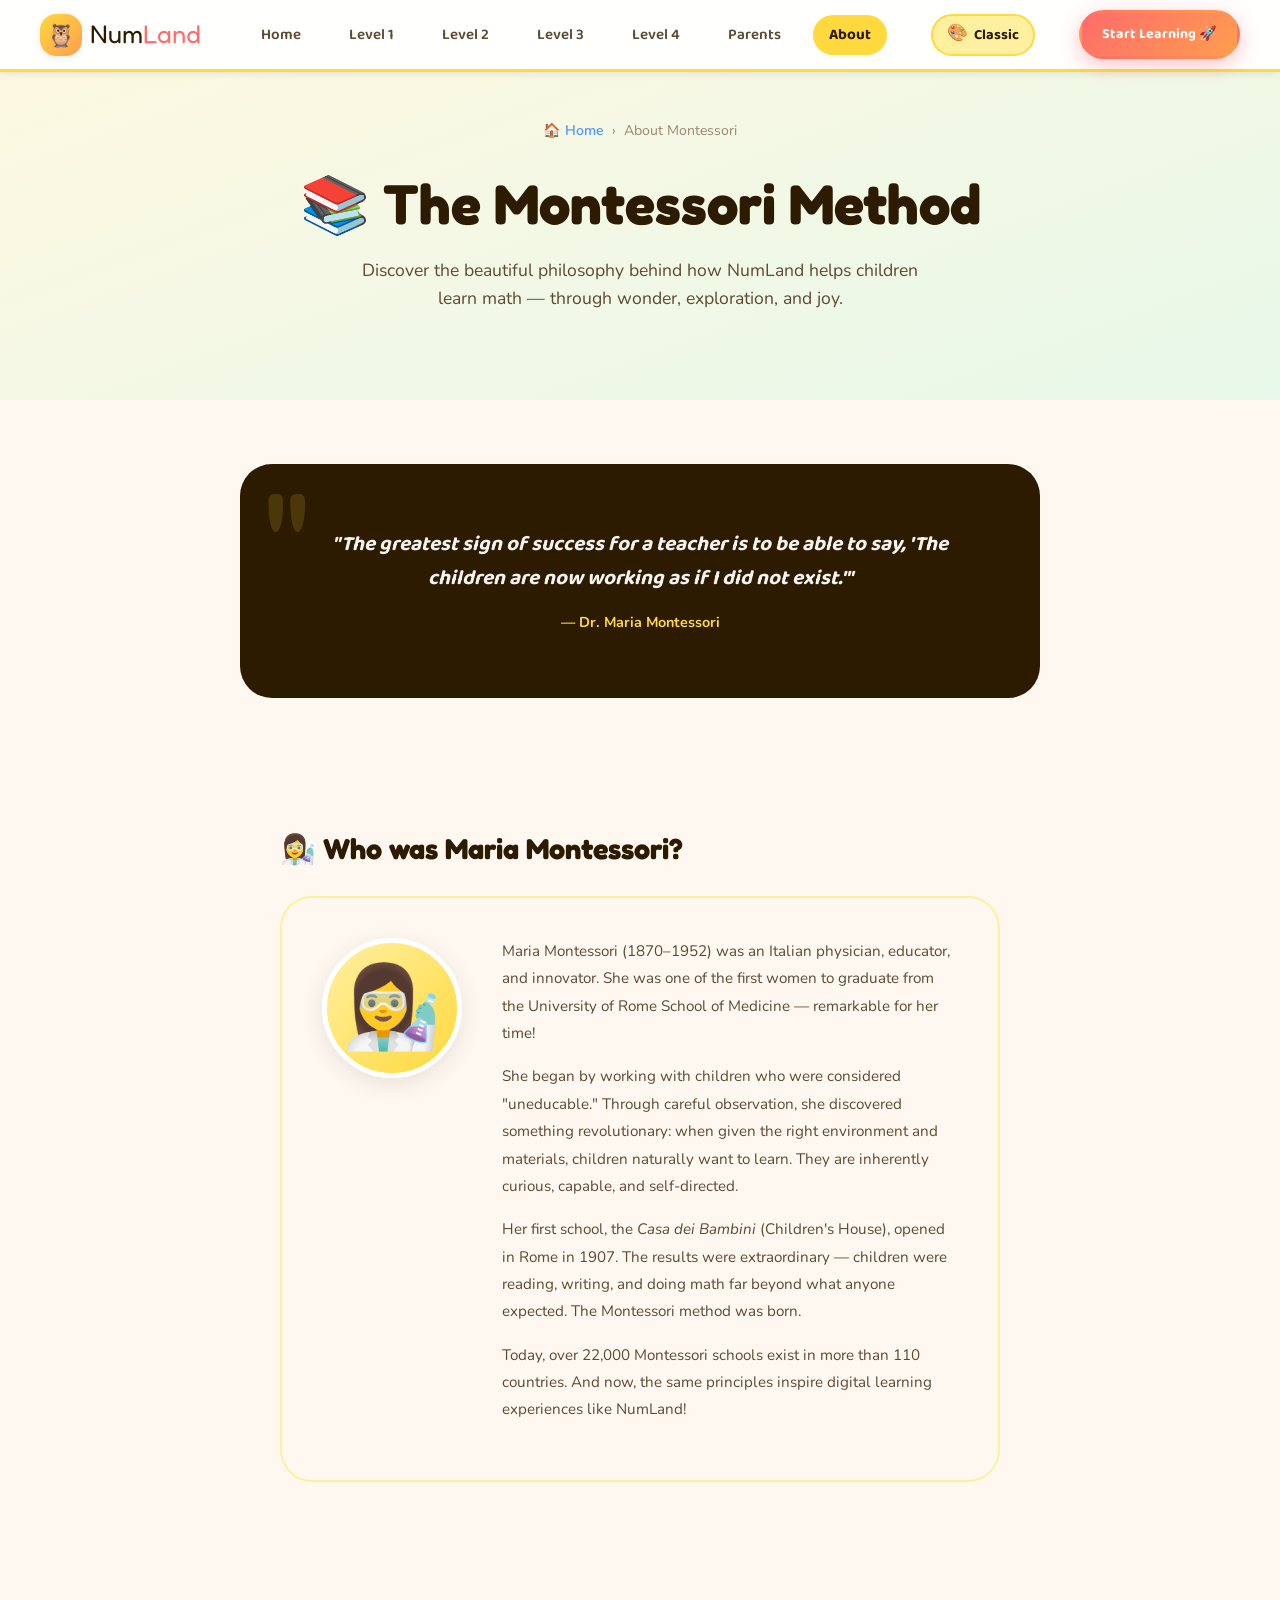
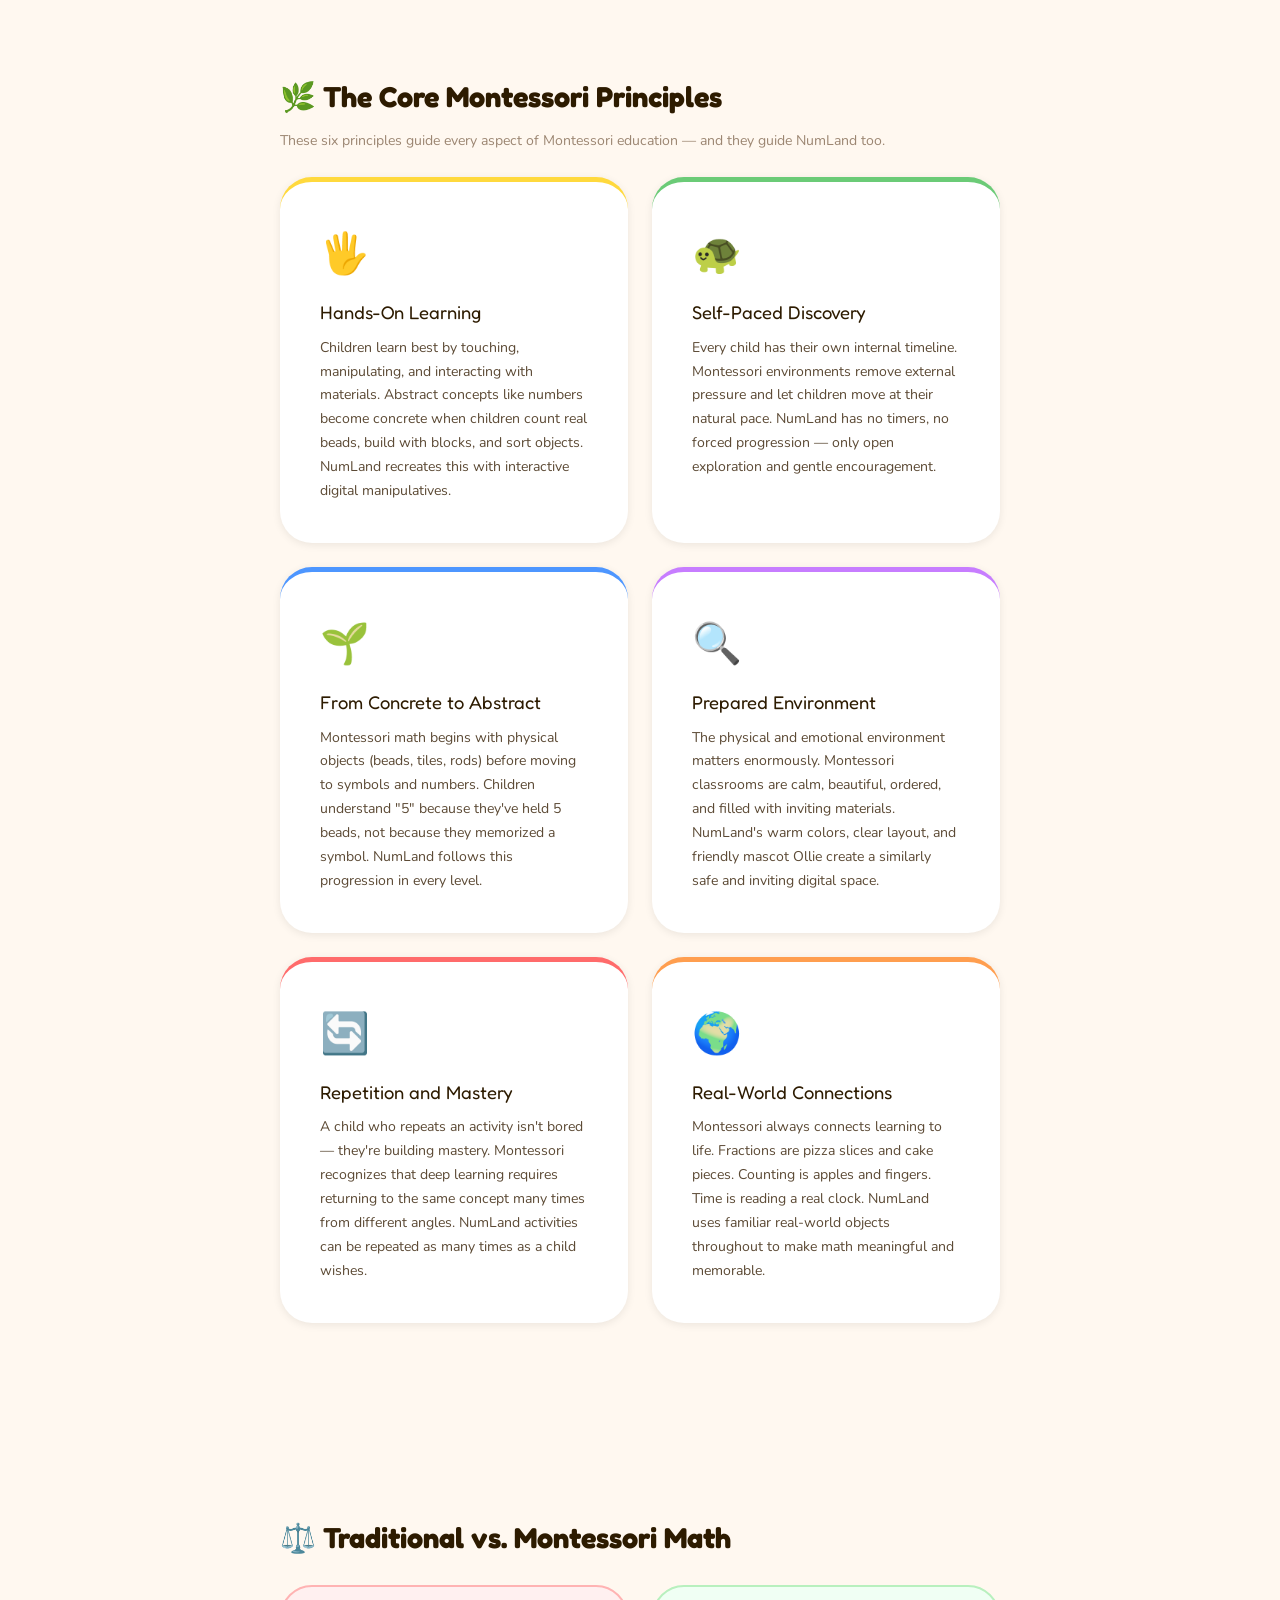
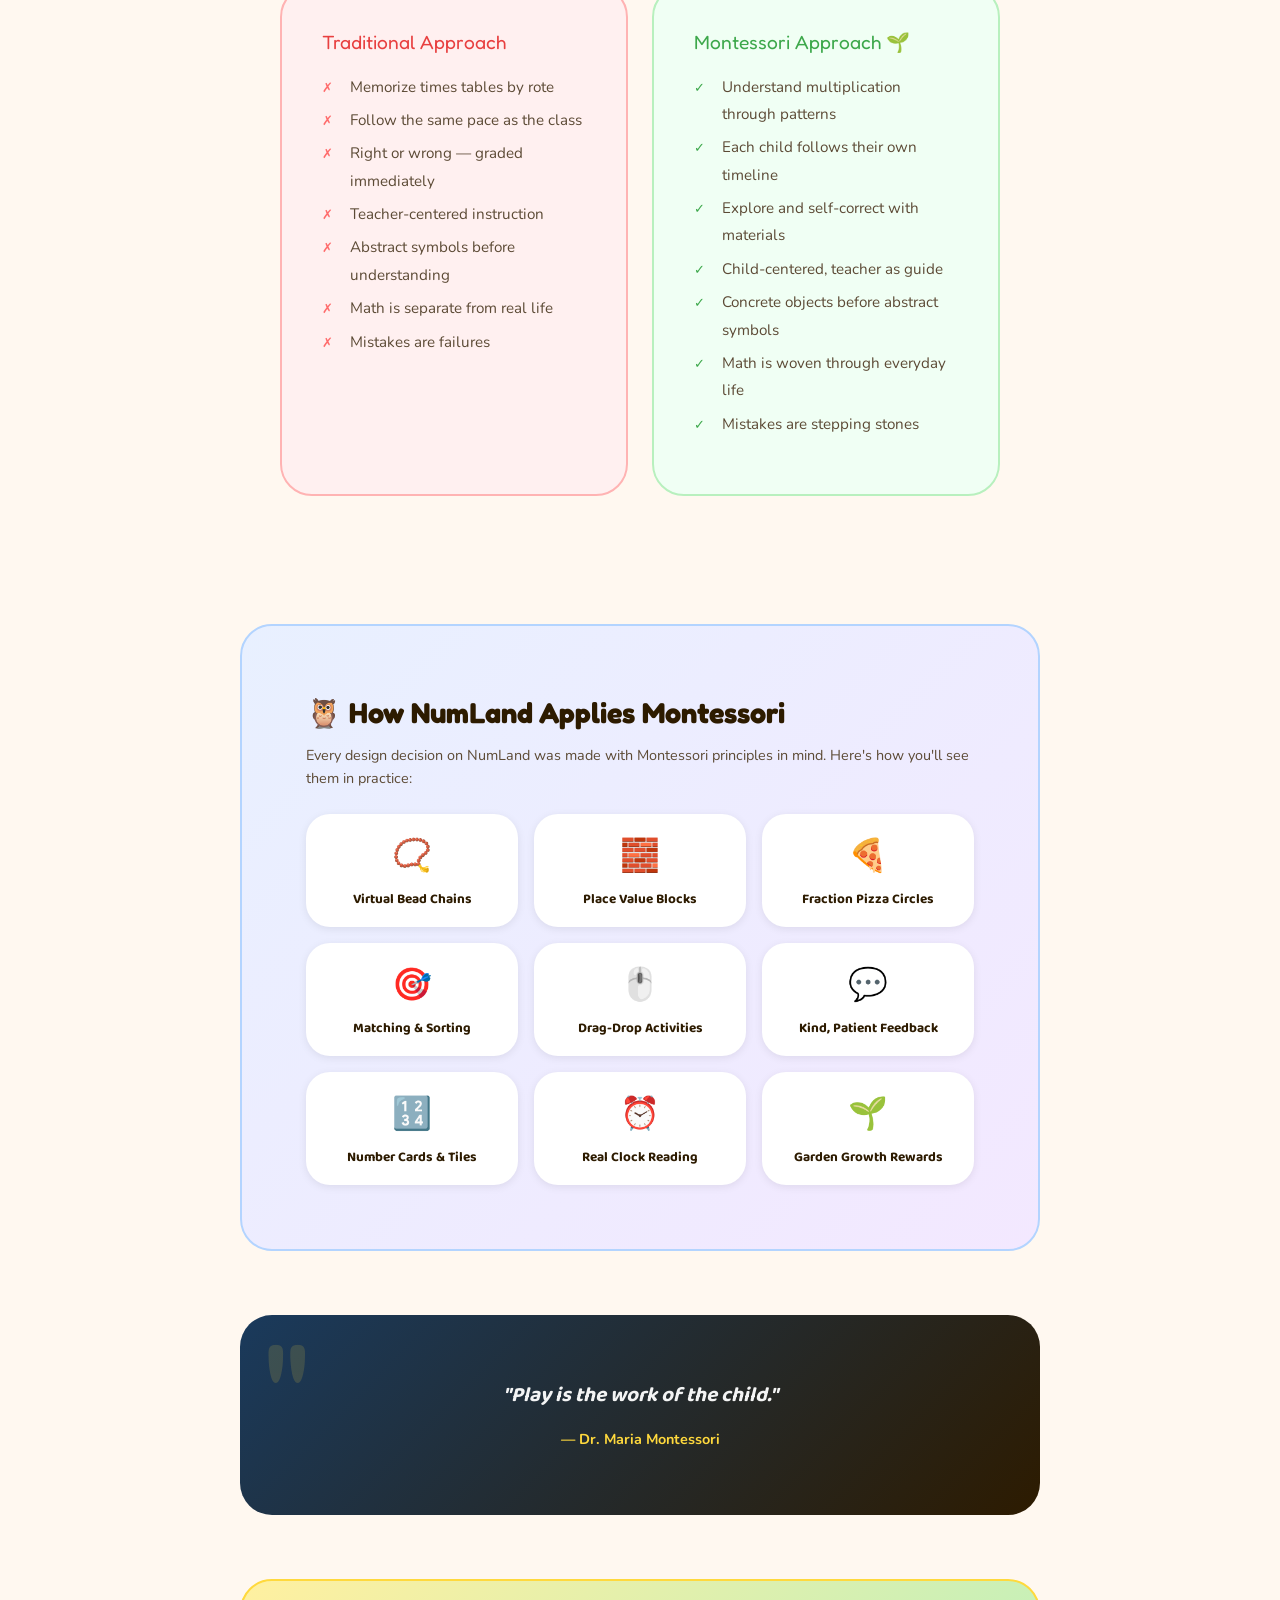
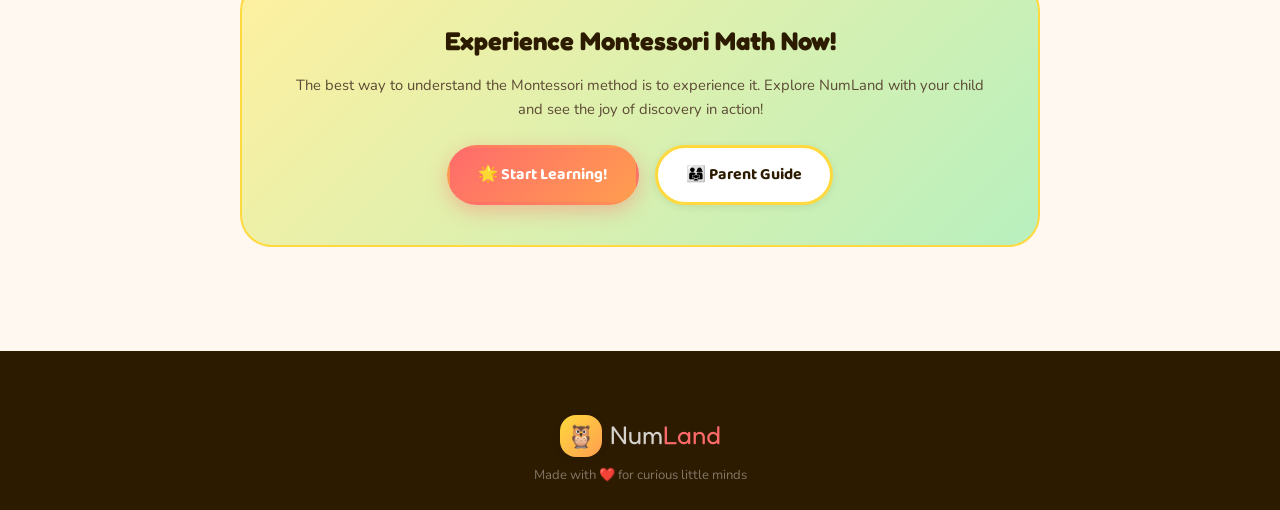
==== commit a291b613: "Add files via upload" ====
--- a/about.html
+++ b/about.html
@@ -7,7 +7,8 @@
   <link rel="preconnect" href="https://fonts.googleapis.com" />
   <link rel="preconnect" href="https://fonts.gstatic.com" crossorigin />
   <link href="https://fonts.googleapis.com/css2?family=Fredoka+One&family=Nunito:wght@400;600;700;800;900&family=Baloo+2:wght@400;600;700;800&display=swap" rel="stylesheet" />
-  <link rel="stylesheet" href="css/styles.css" />
+  <link rel="stylesheet" href="css/styles.css?v=2" />
+  <script>(function(){try{if(localStorage.getItem('numland-theme')==='pokemon'){document.documentElement.setAttribute('data-theme','pokemon');}}catch(e){}})();</script>
   <style>
     .about-main { max-width: 880px; margin: 0 auto; padding: var(--space-2xl) var(--space-xl); }
     .quote-card {
--- a/css/styles.css
+++ b/css/styles.css
@@ -108,6 +108,166 @@
   --z-tooltip: 150;
 }
 
+/* ============================================================
+   POKEMON THEME  (applied via [data-theme="pokemon"] on <html>)
+   Re-maps the shared design tokens so the whole UI transforms
+   while keeping the same structure, layout and contrast.
+   ============================================================ */
+[data-theme="pokemon"] {
+  /* Brand Colors — Pokeball red / Pikachu yellow / Pokemon blue */
+  --yellow:       #FFCB05;
+  --yellow-light: #FFE780;
+  --yellow-dark:  #E0A800;
+  --coral:        #EE1515;
+  --coral-light:  #FF9A9A;
+  --coral-dark:   #B81212;
+  --green:        #3DB270;
+  --green-light:  #A8E6BF;
+  --green-dark:   #2A8F54;
+  --blue:         #3B5BDB;
+  --blue-light:   #AEC0FF;
+  --blue-dark:    #2440A8;
+  --purple:       #8E44CF;
+  --purple-light: #D9B8F5;
+  --purple-dark:  #6A2DA8;
+  --orange:       #FF7A29;
+  --orange-light: #FFC299;
+  --orange-dark:  #D95E10;
+  --pink:         #FF6E97;
+  --pink-light:   #FFC2D2;
+  --mint:         #8FE3C4;
+  --mint-dark:    #36B88A;
+
+  /* Backgrounds — light, clean, slightly blue-white */
+  --bg-cream:     #F2F6FF;
+  --bg-warm:      #FAFBFF;
+  --bg-white:     #FFFFFF;
+  --bg-card:      #FFFFFF;
+
+  /* Text — kept high-contrast for readability */
+  --text-dark:    #16213E;
+  --text-body:    #38415F;
+  --text-light:   #8089A8;
+
+  /* Level Colors */
+  --level1-primary:   #FFCB05;
+  --level1-secondary: #FF7A29;
+  --level1-bg:        #FFF6D6;
+  --level1-accent:    #EE1515;
+
+  --level2-primary:   #3DB270;
+  --level2-secondary: #36B88A;
+  --level2-bg:        #E2F7EA;
+  --level2-accent:    #3B5BDB;
+
+  --level3-primary:   #3B5BDB;
+  --level3-secondary: #5C7CFF;
+  --level3-bg:        #E6ECFF;
+  --level3-accent:    #8E44CF;
+
+  --level4-primary:   #8E44CF;
+  --level4-secondary: #6A2DA8;
+  --level4-bg:        #F1E6FF;
+  --level4-accent:    #EE1515;
+}
+
+/* Subtle Pokeball decorative background pattern */
+[data-theme="pokemon"] body {
+  background-color: var(--bg-cream);
+  background-image:
+    radial-gradient(circle at 10% 18%, rgba(238, 21, 21, 0.05) 0 55px, transparent 56px),
+    radial-gradient(circle at 90% 78%, rgba(59, 91, 219, 0.05) 0 65px, transparent 66px);
+  background-attachment: fixed;
+}
+
+/* Red Pokeball top-border accent on the nav */
+[data-theme="pokemon"] .nav {
+  border-bottom-color: var(--coral);
+}
+
+[data-theme="pokemon"] .nav-logo-icon {
+  background: linear-gradient(180deg, var(--coral) 0 48%, #ffffff 52% 100%);
+  border: 2px solid var(--text-dark);
+}
+
+[data-theme="pokemon"] ::-webkit-scrollbar-thumb { background: var(--coral); }
+[data-theme="pokemon"] ::-webkit-scrollbar-thumb:hover { background: var(--coral-dark); }
+
+/* Pokemon-tinted hero gradient on the landing page */
+[data-theme="pokemon"] .hero {
+  background: linear-gradient(160deg, #FFF6D6 0%, #FFE9E9 40%, #E6ECFF 80%, #F1E6FF 100%);
+}
+
+/* Decorative Pokeball badge in the corner of every welcome banner */
+[data-theme="pokemon"] .level-welcome {
+  position: relative;
+}
+
+[data-theme="pokemon"] .level-welcome::after {
+  content: '';
+  position: absolute;
+  top: 14px;
+  right: 16px;
+  width: 34px;
+  height: 34px;
+  border-radius: 50%;
+  border: 2px solid var(--text-dark);
+  background:
+    radial-gradient(circle at 50% 50%, #ffffff 0 4px, var(--text-dark) 4px 6px, transparent 6px),
+    linear-gradient(var(--coral) 0 calc(50% - 2px), var(--text-dark) calc(50% - 2px) calc(50% + 2px), #ffffff calc(50% + 2px) 100%);
+  box-shadow: var(--shadow-sm);
+  pointer-events: none;
+}
+
+@media (max-width: 600px) {
+  [data-theme="pokemon"] .level-welcome::after { top: 12px; right: 12px; }
+}
+
+/* ============================================================
+   THEME SWITCHER CONTROL
+   ============================================================ */
+.theme-switch {
+  display: inline-flex;
+  align-items: center;
+  gap: 6px;
+  font-family: var(--font-fun);
+  font-weight: 700;
+  font-size: 0.9rem;
+  color: var(--text-dark);
+  background: var(--yellow-light);
+  border: 2px solid var(--yellow);
+  padding: 7px 14px;
+  border-radius: var(--radius-full);
+  cursor: pointer;
+  transition: all var(--transition-bounce);
+  white-space: nowrap;
+}
+
+.theme-switch:hover {
+  transform: translateY(-2px);
+  box-shadow: var(--shadow-sm);
+}
+
+.theme-switch .theme-switch-icon {
+  font-size: 1.05rem;
+  line-height: 1;
+}
+
+.theme-switch-mobile {
+  width: 100%;
+  background: var(--yellow-light);
+  border: 2px solid var(--yellow);
+  color: var(--text-dark);
+  font-family: var(--font-fun);
+  font-weight: 700;
+}
+
+.theme-switch-mobile .theme-switch-icon { font-size: 1.1rem; }
+
+@media (max-width: 900px) {
+  .theme-switch { display: none; }
+}
+
 /* === RESET & BASE === */
 *, *::before, *::after {
   box-sizing: border-box;
@@ -1520,6 +1680,50 @@
   padding: var(--space-2xl) var(--space-xl);
 }
 
+/* Welcome mascot banner — shared across all level pages (Level 1 is the source of truth) */
+.level-welcome {
+  border-radius: var(--radius-xl);
+  padding: var(--space-xl);
+  display: flex;
+  align-items: center;
+  gap: var(--space-lg);
+  margin-bottom: var(--space-xl);
+  box-shadow: var(--shadow-sm);
+  border: 2px solid transparent;
+}
+
+.level-welcome-icon {
+  font-size: 4rem;
+  flex-shrink: 0;
+  animation: wiggle 4s ease-in-out infinite;
+}
+
+.level-welcome-text {
+  flex: 1;
+  min-width: 0;
+}
+
+.level-welcome-text h2 {
+  font-family: var(--font-display);
+  font-size: 1.5rem;
+  color: var(--text-dark);
+  margin-bottom: 4px;
+}
+
+.level-welcome-text p {
+  font-size: 0.92rem;
+  color: var(--text-body);
+  line-height: 1.6;
+}
+
+@media (max-width: 600px) {
+  .level-welcome {
+    flex-direction: column;
+    text-align: center;
+    padding: var(--space-lg);
+  }
+}
+
 .activity-card {
   background: white;
   border-radius: var(--radius-xl);
@@ -1860,6 +2064,11 @@
   font-family: var(--font-display);
   font-size: 2.5rem;
   text-align: center;
+  line-height: 1;
+  padding: 0;
+  box-sizing: border-box;
+  appearance: textfield;
+  -moz-appearance: textfield;
   border: 3px solid var(--yellow);
   border-radius: var(--radius-lg);
   background: white;
